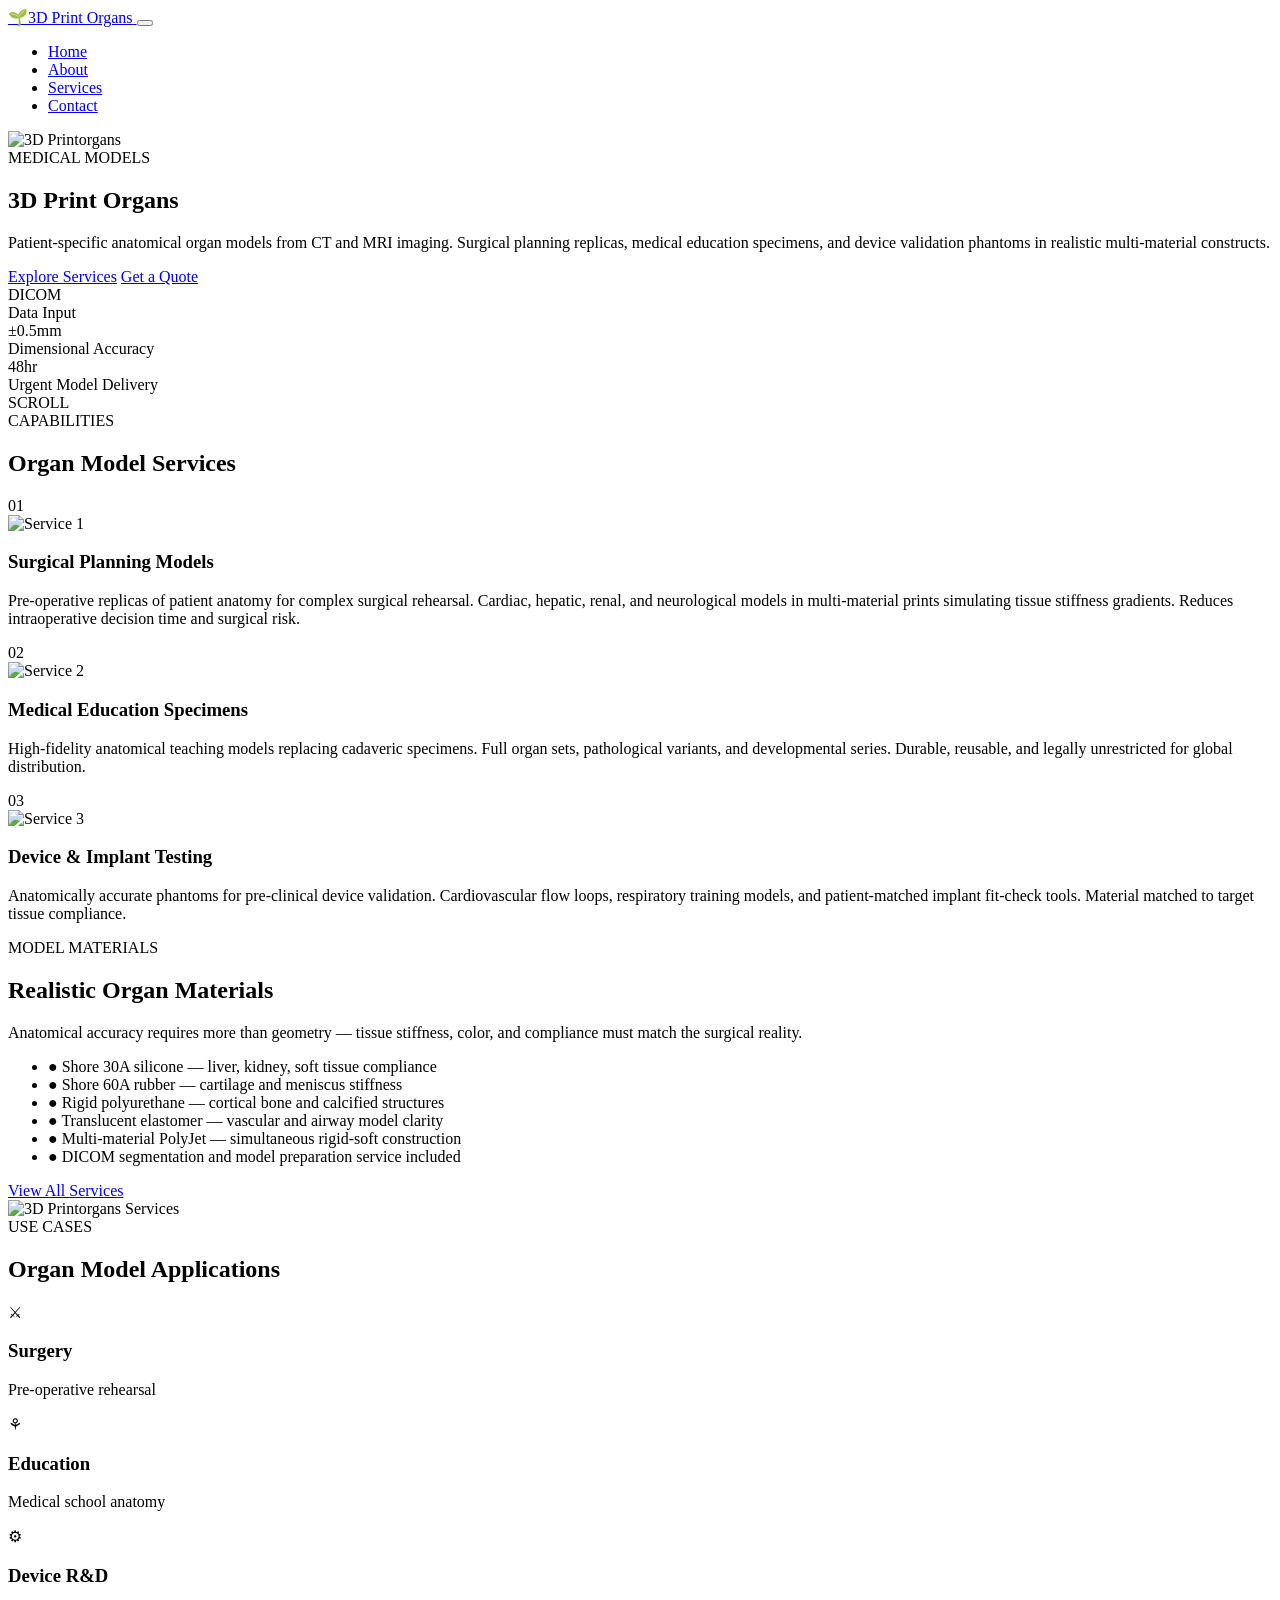
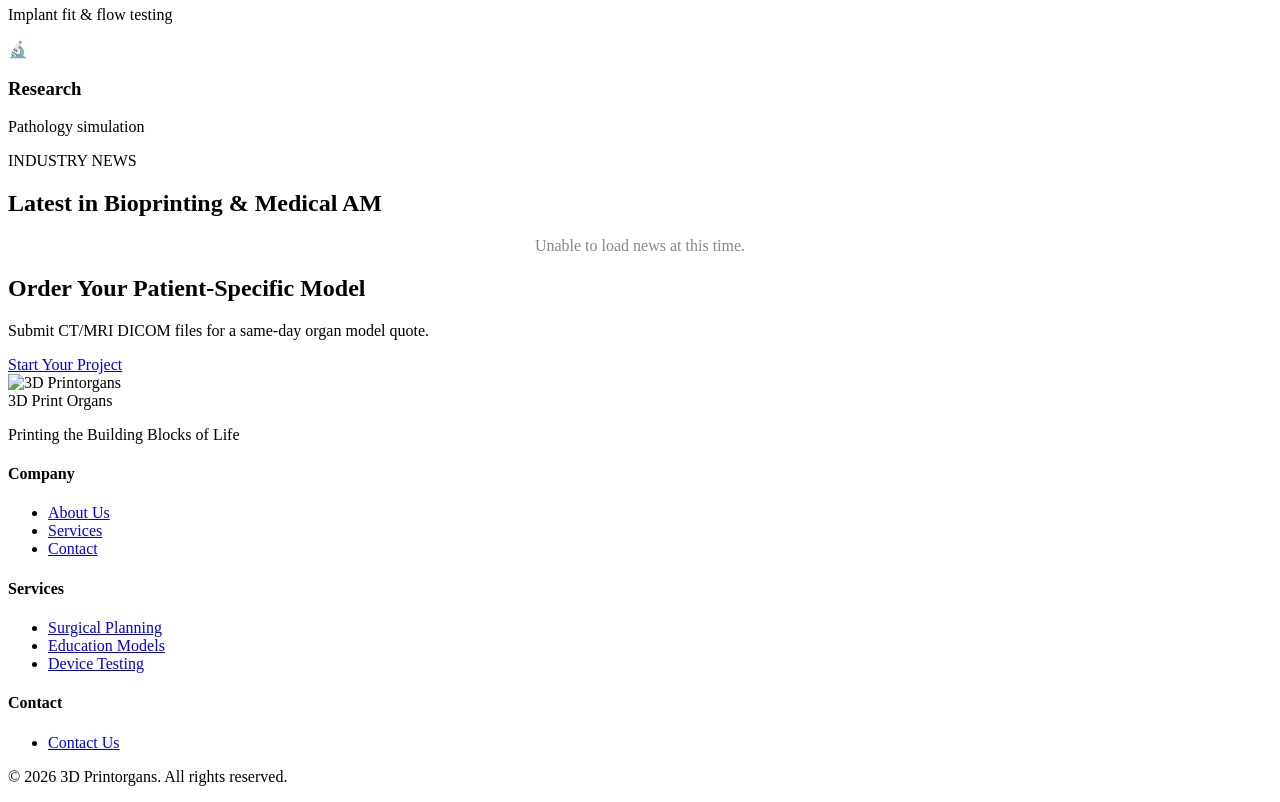
==== index.html @ 9b06c14d "SEO: add JSON-LD structured data (3dprintorgans.com)" ====
<!DOCTYPE html>
<html lang="en">
<head>
    <meta charset="UTF-8">
    <meta name="viewport" content="width=device-width, initial-scale=1.0">
    <meta name="description" content="3D printed anatomical organ models for surgical planning, medical education, and device testing. Patient-specific models from CT/MRI data in flexible and rigid materials.">
    <meta name="keywords" content="3d bioprinting &amp;amp;amp; medical, 3dprintorgans, bioprinting, medical, professional services, quality, innovation, max davis, ben stagl, ally reza, chilab, chilab studio, titobi, chicago, manufacturing, functional, 3d, prototype">
    <meta property="og:title" content="3D Print Organs | Anatomical Models &amp; Surgical Planning">
    <meta property="og:description" content="3D printed anatomical organ models for surgical planning, medical education, and device testing from CT/MRI data.">
    <meta name="author" content="Max Davis, Ben Stagl, Ally Reza - ChiLab Studio">
    <meta property="og:type" content="website">
    <meta property="og:image" content="https://images.unsplash.com/photo-1725397319305-9364788690eb?w=600&q=80">
    <title>3D Print Organs | Anatomical Organ Models & Surgical Planning | Medical Bioprinting</title>
    <link rel="preconnect" href="https://fonts.googleapis.com">
    <link rel="preconnect" href="https://fonts.gstatic.com" crossorigin>
    <link href="https://fonts.googleapis.com/css2?family=Playfair+Display:wght@400;500;600;700;800;900&family=Source+Sans+3:wght@300;400;500;600;700&display=swap" rel="stylesheet">
    <link rel="stylesheet" href="css/style.css">
<script type="application/ld+json">
[
  {
    "@context": "https://schema.org",
    "@type": "Organization",
    "name": "3D Print Organs",
    "url": "https://3dprintorgans.com",
    "description": "3D printed anatomical organ models for surgical planning, medical education, and device testing. Patient-specific models from CT/MRI data in flexible and rigid materials.",
    "contactPoint": {
      "@type": "ContactPoint",
      "contactType": "customer service",
      "url": "https://3dprintorgans.com/contact.html"
    }
  },
  {
    "@context": "https://schema.org",
    "@type": "WebSite",
    "name": "3D Print Organs",
    "url": "https://3dprintorgans.com"
  },
  {
    "@context": "https://schema.org",
    "@type": "Service",
    "name": "Surgical Planning",
    "provider": {
      "@type": "Organization",
      "name": "3D Print Organs",
      "url": "https://3dprintorgans.com"
    },
    "url": "https://3dprintorgans.com/services.html"
  },
  {
    "@context": "https://schema.org",
    "@type": "Service",
    "name": "Education Models",
    "provider": {
      "@type": "Organization",
      "name": "3D Print Organs",
      "url": "https://3dprintorgans.com"
    },
    "url": "https://3dprintorgans.com/services.html"
  },
  {
    "@context": "https://schema.org",
    "@type": "Service",
    "name": "Device Testing",
    "provider": {
      "@type": "Organization",
      "name": "3D Print Organs",
      "url": "https://3dprintorgans.com"
    },
    "url": "https://3dprintorgans.com/services.html"
  }
]
</script>
</head>
<body>

    <header class="site-header">
        <nav class="navbar">
            <div class="nav-container">
                <a href="index.html" class="nav-logo">
                    <span class="logo-emoji">&#127793;</span><span class="logo-text">3D Print Organs</span>
                </a>
                <button class="nav-toggle" aria-label="Toggle navigation" aria-expanded="false">
                    <span class="hamburger"></span>
                    <span class="hamburger"></span>
                    <span class="hamburger"></span>
                </button>
                <ul class="nav-menu">
                    <li><a href="index.html" class="nav-link active">Home</a></li>
                    <li><a href="about.html" class="nav-link">About</a></li>
                    <li><a href="services.html" class="nav-link">Services</a></li>
                    <li><a href="contact.html" class="nav-link">Contact</a></li>
                </ul>
            </div>
        </nav>
    </header>

    <main>
        <section class="hero">
            <div class="hero-background">
                <img src="https://images.unsplash.com/photo-1725397319305-9364788690eb?w=600&q=80" alt="3D Printorgans" loading="lazy">
                <div class="hero-overlay"></div>
            </div>
            <div class="hero-content">
                <div class="hero-badge">MEDICAL MODELS</div>
                <h1 class="hero-title">
                    <span class="title-line">3D Print</span>
                        <span class="title-line highlight">Organs</span>
                </h1>
                <p class="hero-subtitle">Patient-specific anatomical organ models from CT and MRI imaging. Surgical planning replicas, medical education specimens, and device validation phantoms in realistic multi-material constructs.</p>
                <div class="hero-actions">
                    <a href="services.html" class="btn btn-primary">Explore Services</a>
                    <a href="contact.html" class="btn btn-secondary">Get a Quote</a>
                </div>
                <div class="hero-stats">
                    <div class="stat-item">
                        <div class="stat-number">DICOM</div>
                        <div class="stat-label">Data Input</div>
                    </div>
                    <div class="stat-item">
                        <div class="stat-number">±0.5mm</div>
                        <div class="stat-label">Dimensional Accuracy</div>
                    </div>
                    <div class="stat-item">
                        <div class="stat-number">48hr</div>
                        <div class="stat-label">Urgent Model Delivery</div>
                    </div>
                </div>
            </div>
            <div class="scroll-indicator">
                <div class="scroll-line"></div>
                <span>SCROLL</span>
            </div>
        </section>

        <section class="process-section">
            <div class="container">
                <div class="section-header">
                    <span class="section-label">CAPABILITIES</span>
                    <h2 class="section-title">Organ Model Services</h2>
                </div>
                <div class="process-grid">
                    <div class="process-card animate-in">
                        <div class="card-number">01</div>
                        <div class="card-image">
                            <img src="https://images.unsplash.com/photo-1766302524881-e0a98d8a9e83?w=600&q=80" alt="Service 1" loading="lazy">
                        </div>
                        <h3>Surgical Planning Models</h3>
                        <p>Pre-operative replicas of patient anatomy for complex surgical rehearsal. Cardiac, hepatic, renal, and neurological models in multi-material prints simulating tissue stiffness gradients. Reduces intraoperative decision time and surgical risk.</p>
                    </div>
                    <div class="process-card animate-in">
                        <div class="card-number">02</div>
                        <div class="card-image">
                            <img src="https://images.unsplash.com/photo-1642859793665-0a45cc07916f?w=600&q=80" alt="Service 2" loading="lazy">
                        </div>
                        <h3>Medical Education Specimens</h3>
                        <p>High-fidelity anatomical teaching models replacing cadaveric specimens. Full organ sets, pathological variants, and developmental series. Durable, reusable, and legally unrestricted for global distribution.</p>
                    </div>
                    <div class="process-card animate-in">
                        <div class="card-number">03</div>
                        <div class="card-image">
                            <img src="https://images.unsplash.com/photo-1769801345316-d8ad2a54a9af?w=600&q=80" alt="Service 3" loading="lazy">
                        </div>
                        <h3>Device & Implant Testing</h3>
                        <p>Anatomically accurate phantoms for pre-clinical device validation. Cardiovascular flow loops, respiratory training models, and patient-matched implant fit-check tools. Material matched to target tissue compliance.</p>
                    </div>
                </div>
            </div>
        </section>

        <section class="materials-section">
            <div class="container-wide">
                <div class="materials-content">
                    <div class="materials-info">
                        <span class="section-label">MODEL MATERIALS</span>
                        <h2>Realistic Organ Materials</h2>
                        <p>Anatomical accuracy requires more than geometry — tissue stiffness, color, and compliance must match the surgical reality.</p>
                        <ul class="materials-list">
                            <li><span class="material-icon">&#9679;</span> Shore 30A silicone — liver, kidney, soft tissue compliance</li>
                            <li><span class="material-icon">&#9679;</span> Shore 60A rubber — cartilage and meniscus stiffness</li>
                            <li><span class="material-icon">&#9679;</span> Rigid polyurethane — cortical bone and calcified structures</li>
                            <li><span class="material-icon">&#9679;</span> Translucent elastomer — vascular and airway model clarity</li>
                            <li><span class="material-icon">&#9679;</span> Multi-material PolyJet — simultaneous rigid-soft construction</li>
                            <li><span class="material-icon">&#9679;</span> DICOM segmentation and model preparation service included</li>
                        </ul>
                        <a href="services.html" class="btn btn-outline">View All Services</a>
                    </div>
                    <div class="materials-visual">
                        <img src="https://images.unsplash.com/photo-1725397319305-9364788690eb?w=600&q=80" alt="3D Printorgans Services" loading="lazy">
                        <div class="visual-accent"></div>
                    </div>
                </div>
            </div>
        </section>

        <section class="industries-section">
            <div class="container">
                <div class="section-header center">
                    <span class="section-label">USE CASES</span>
                    <h2>Organ Model Applications</h2>
                </div>
                <div class="industries-grid">
                    <div class="industry-card animate-in">
                        <div class="industry-icon">&#9876;</div>
                        <h3>Surgery</h3>
                        <p>Pre-operative rehearsal</p>
                    </div>
                    <div class="industry-card animate-in">
                        <div class="industry-icon">&#9880;</div>
                        <h3>Education</h3>
                        <p>Medical school anatomy</p>
                    </div>
                    <div class="industry-card animate-in">
                        <div class="industry-icon">&#9881;</div>
                        <h3>Device R&D</h3>
                        <p>Implant fit & flow testing</p>
                    </div>
                    <div class="industry-card animate-in">
                        <div class="industry-icon">&#128300;</div>
                        <h3>Research</h3>
                        <p>Pathology simulation</p>
                    </div>
                </div>
            </div>
        </section>
        <section class="news-section">
            <div class="container">
                <div class="section-header">
                    <span class="section-label">INDUSTRY NEWS</span>
                    <h2 class="section-title">Latest in Bioprinting & Medical AM</h2>
                </div>
                <div id="news-feed"></div>
            </div>
        </section>


        <section class="cta-section">
            <div class="cta-content">
                <h2>Order Your Patient-Specific Model</h2>
                <p>Submit CT/MRI DICOM files for a same-day organ model quote.</p>
                <a href="contact.html" class="btn btn-large">Start Your Project</a>
            </div>
            <div class="cta-background">
                <img src="https://images.unsplash.com/photo-1769801345316-d8ad2a54a9af?w=600&q=80" alt="3D Printorgans" loading="lazy">
            </div>
        </section>
    </main>

    <footer class="site-footer">
        <div class="footer-container">
            <div class="footer-main">
                <div class="footer-brand">
                    <div class="footer-logo">3D Print Organs</div>
                    <p>Printing the Building Blocks of Life</p>
                </div>
                <div class="footer-links">
                    <div class="footer-column">
                        <h4>Company</h4>
                        <ul>
                            <li><a href="about.html">About Us</a></li>
                            <li><a href="services.html">Services</a></li>
                            <li><a href="contact.html">Contact</a></li>
                        </ul>
                    </div>
                    <div class="footer-column">
                        <h4>Services</h4>
                        <ul>
                            <li><a href="services.html">Surgical Planning</a></li>
                            <li><a href="services.html">Education Models</a></li>
                            <li><a href="services.html">Device Testing</a></li>
                        </ul>
                    </div>
                    <div class="footer-column">
                        <h4>Contact</h4>
                        <ul>
                            <li><a href="contact.html">Contact Us</a></li>
                        </ul>
                    </div>
                </div>
            </div>
            <div class="footer-bottom">
                <p>&copy; 2026 3D Printorgans. All rights reserved.</p>
            </div>
        </div>
    </footer>

    <script src="js/main.js"></script>
</body>
</html>
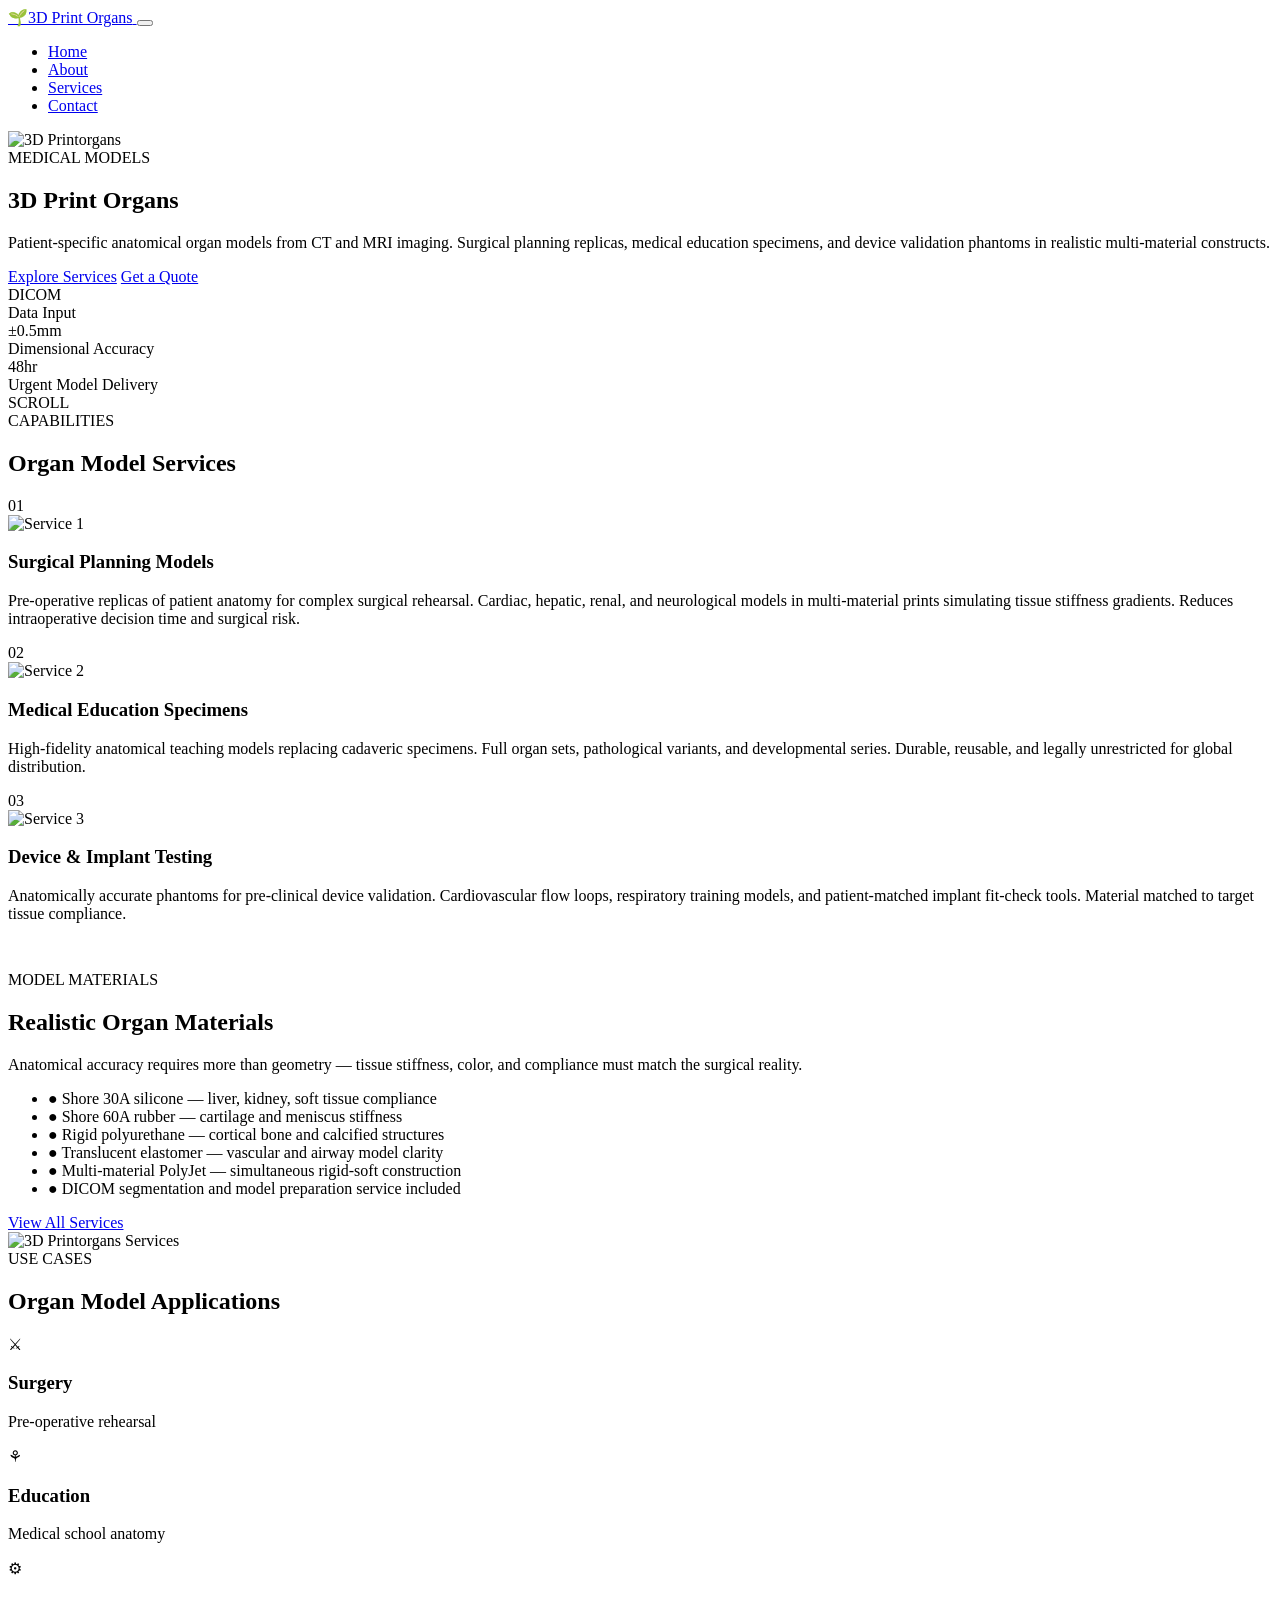
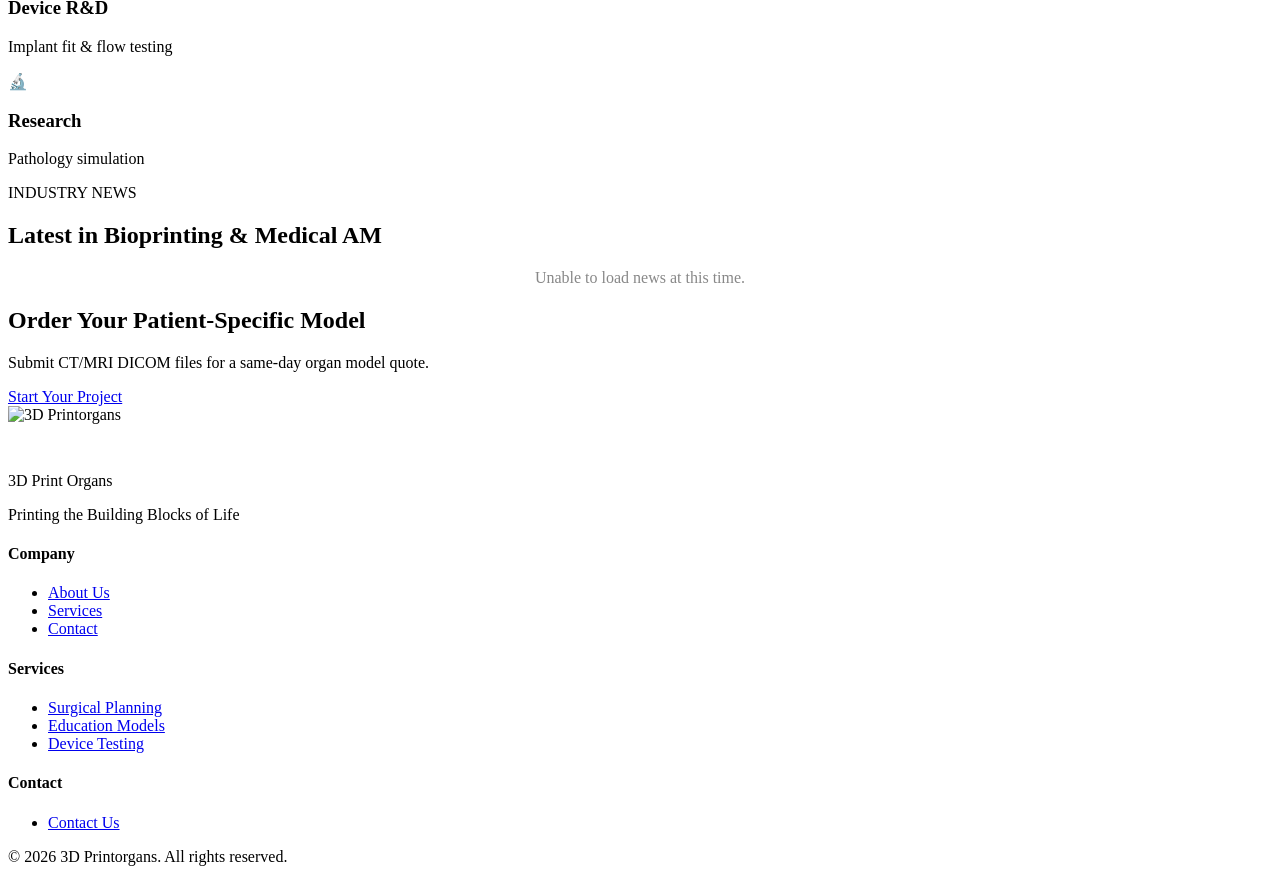
==== commit c8f85ac3: "Ads: add AdSense placeholder and ad unit positions (3dprintorgans.com)" ====
--- a/index.html
+++ b/index.html
@@ -70,6 +70,8 @@
   }
 ]
 </script>
+    <!-- ADSENSE: replace ca-pub-REPLACE_WITH_PUB_ID with your publisher ID to activate -->
+    <!-- <script async src="https://pagead2.googlesyndication.com/pagead/js/adsbygoogle.js?client=ca-pub-REPLACE_WITH_PUB_ID" crossorigin="anonymous"></script> -->
 </head>
 <body>
 
@@ -167,6 +169,12 @@
             </div>
         </section>
 
+
+    <!-- Ad Unit: Mid-Page Leaderboard -->
+    <div class="ad-unit-container" style="text-align:center;padding:1rem 0;margin:0 auto;max-width:970px;">
+      <!-- <ins class="adsbygoogle" style="display:block" data-ad-client="ca-pub-REPLACE_WITH_PUB_ID" data-ad-slot="REPLACE_WITH_SLOT_ID_1" data-ad-format="auto" data-full-width-responsive="true"></ins> -->
+      <!-- <script>(adsbygoogle = window.adsbygoogle || []).push({});</script> -->
+    </div>
         <section class="materials-section">
             <div class="container-wide">
                 <div class="materials-content">
@@ -245,6 +253,11 @@
         </section>
     </main>
 
+    <!-- Ad Unit: Pre-Footer Banner -->
+    <div class="ad-unit-container" style="text-align:center;padding:1.5rem 0;margin:0 auto;max-width:970px;">
+      <!-- <ins class="adsbygoogle" style="display:block" data-ad-client="ca-pub-REPLACE_WITH_PUB_ID" data-ad-slot="REPLACE_WITH_SLOT_ID_2" data-ad-format="auto" data-full-width-responsive="true"></ins> -->
+      <!-- <script>(adsbygoogle = window.adsbygoogle || []).push({});</script> -->
+    </div>
     <footer class="site-footer">
         <div class="footer-container">
             <div class="footer-main">
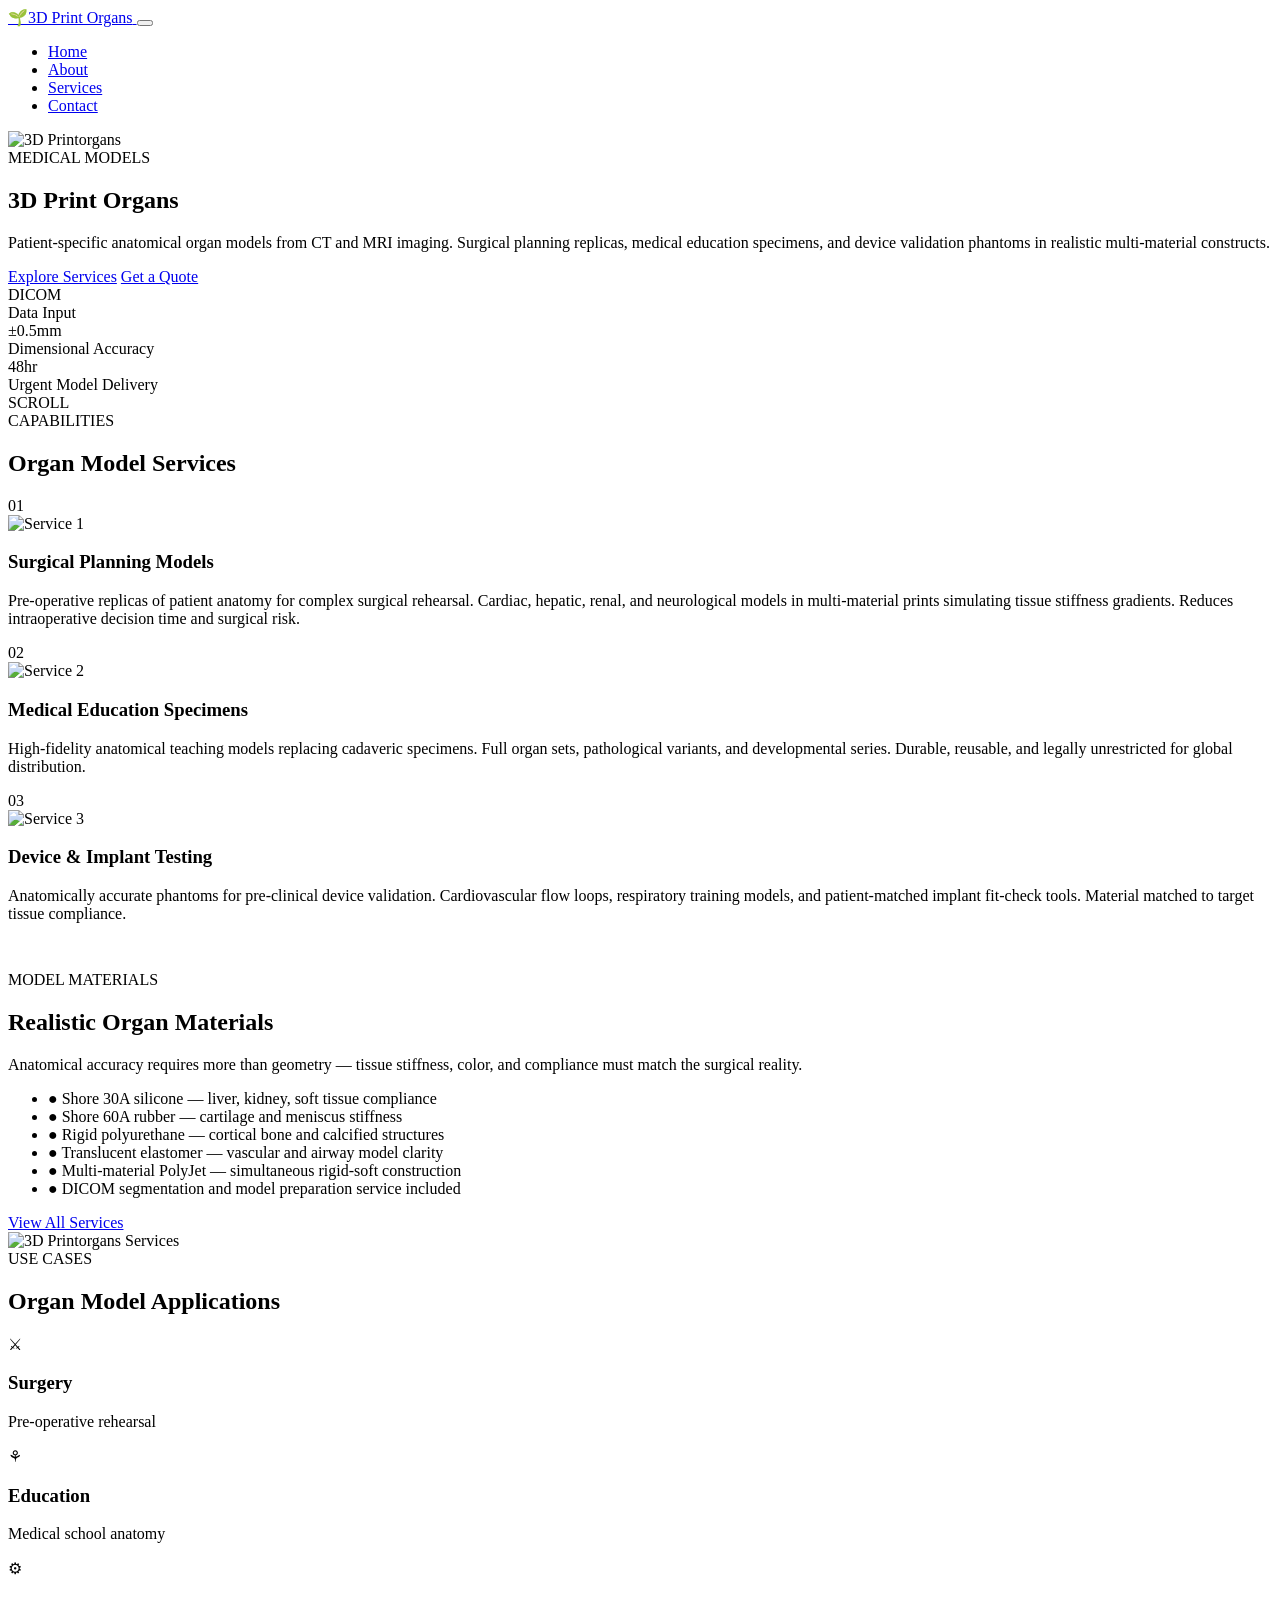
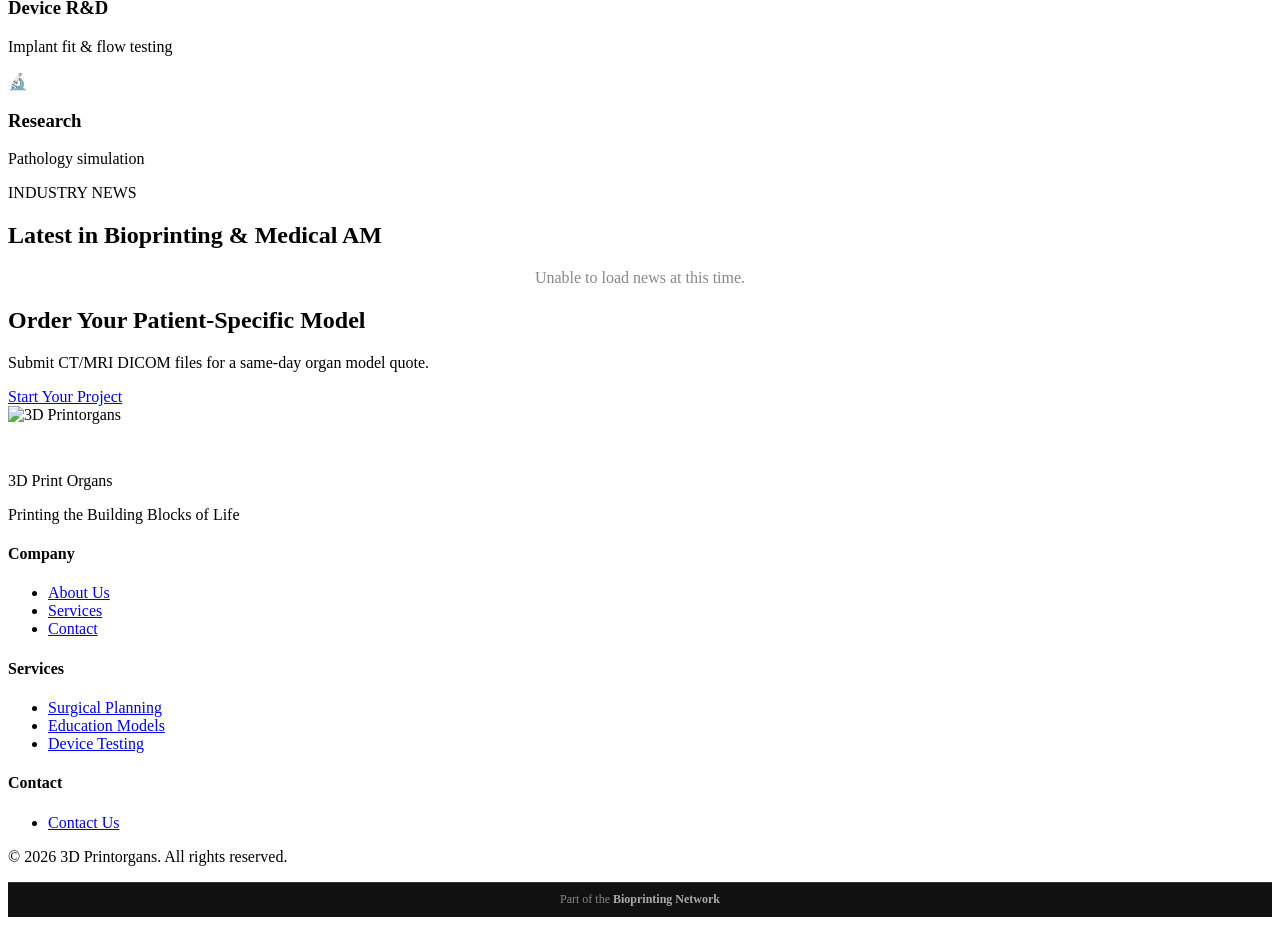
==== commit 140abaeb: "Network: add related network links (3dprintorgans.com)" ====
--- a/index.html
+++ b/index.html
@@ -297,5 +297,9 @@
     </footer>
 
     <script src="js/main.js"></script>
+
+    <div class="network-badge" style="background:#111;border-top:1px solid #333;text-align:center;padding:0.6rem 1rem;font-size:0.75rem;color:#888;">
+      Part of the <a href="https://3dprinttissue.com" style="color:#aaa;text-decoration:none;font-weight:600;">Bioprinting Network</a>
+    </div>
 </body>
 </html>
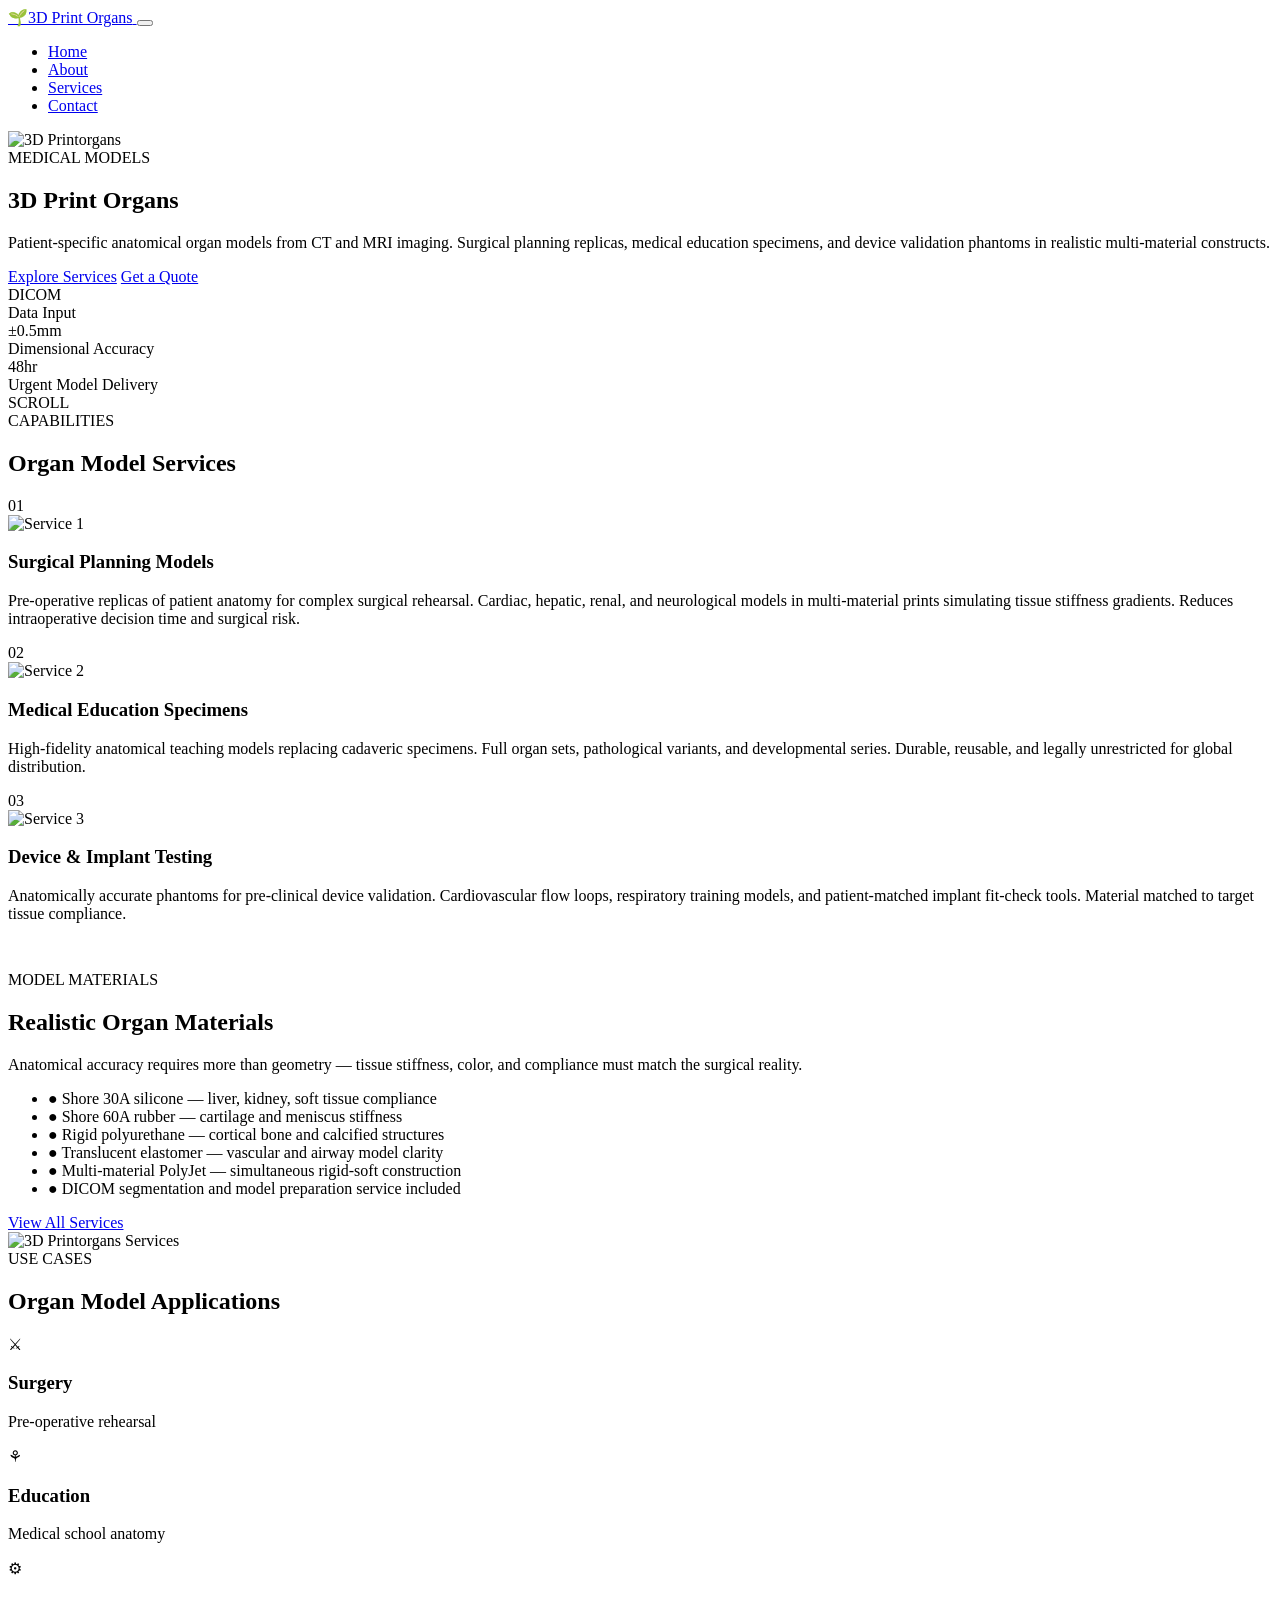
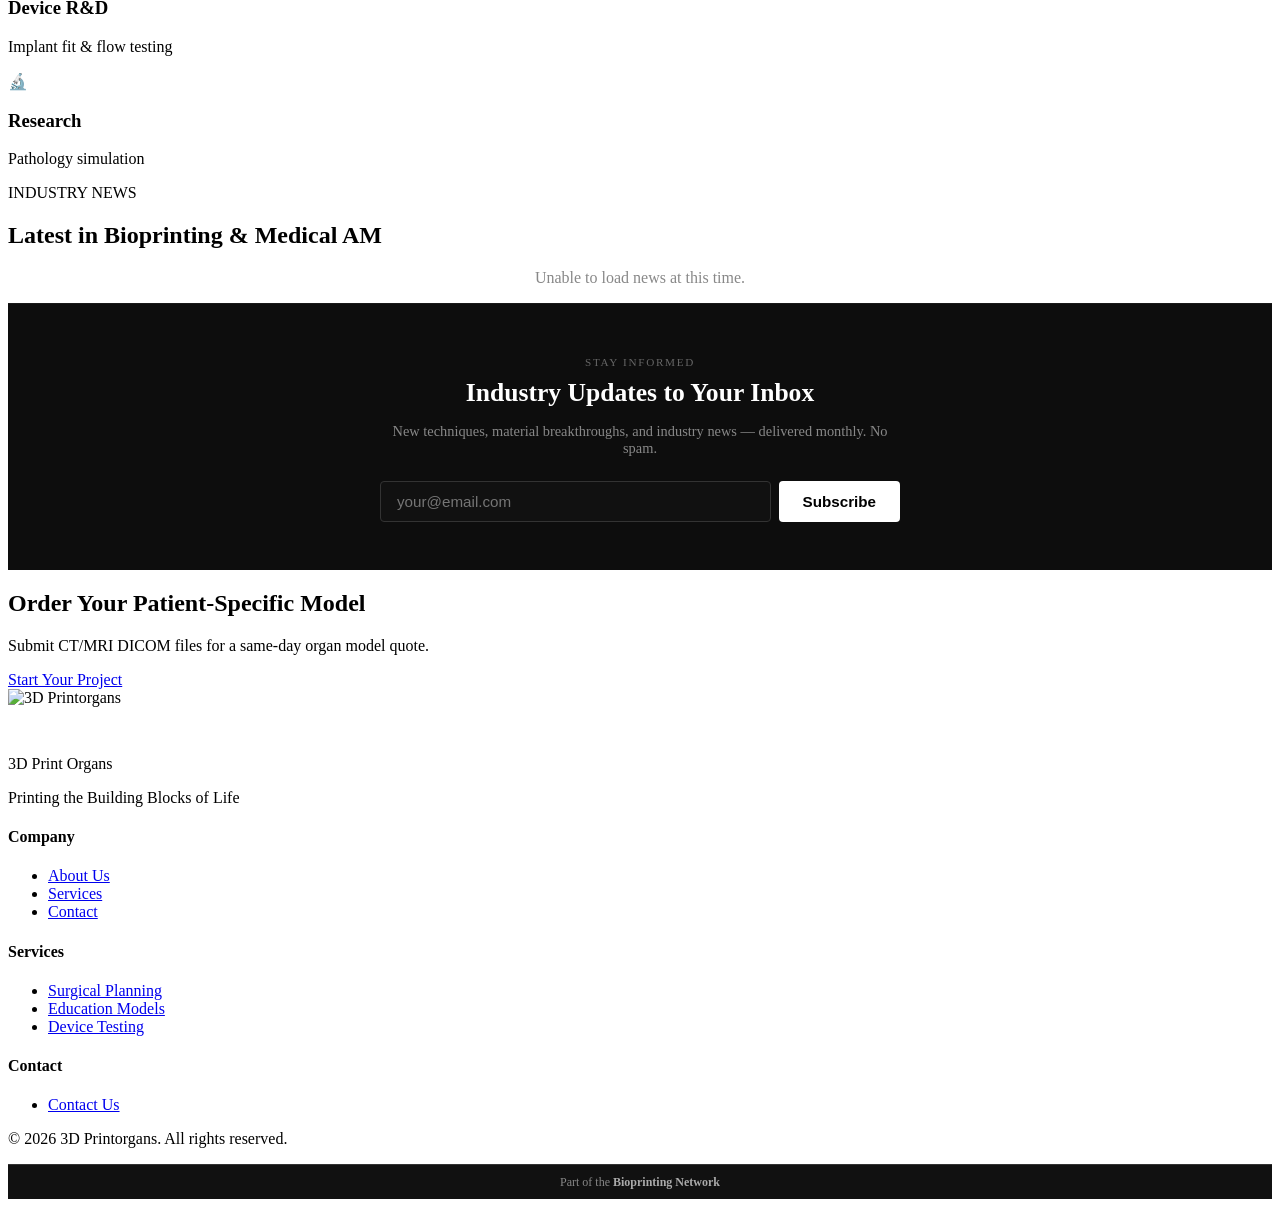
==== commit 4b73863d: "Growth: add newsletter signup section (3dprintorgans.com)" ====
--- a/index.html
+++ b/index.html
@@ -239,6 +239,26 @@
                 <div id="news-feed"></div>
             </div>
         </section>
+        <section class="newsletter-section" style="background:#0d0d0d;padding:3rem 2rem;text-align:center;border-top:1px solid #1a1a1a;">
+            <div style="max-width:520px;margin:0 auto;">
+                <span style="font-size:0.7rem;letter-spacing:0.15em;color:#666;text-transform:uppercase;">Stay Informed</span>
+                <h2 style="color:#fff;font-size:1.6rem;margin:0.5rem 0 0.75rem;">Industry Updates to Your Inbox</h2>
+                <p style="color:#888;font-size:0.9rem;margin-bottom:1.5rem;">New techniques, material breakthroughs, and industry news — delivered monthly. No spam.</p>
+                <form action="https://api.web3forms.com/submit" method="POST"
+                      style="display:flex;gap:0.5rem;flex-wrap:wrap;justify-content:center;"
+                      onsubmit="this.querySelector('button').textContent='Subscribed!';this.querySelector('button').disabled=true;">
+                    <input type="hidden" name="access_key" value="6f33053b-6d08-414b-9615-665f88c98da8">
+                    <input type="hidden" name="subject" value="Newsletter Signup">
+                    <input type="hidden" name="from_name" value="Newsletter Signup">
+                    <input type="email" name="email" placeholder="your@email.com" required
+                           style="flex:1;min-width:220px;padding:0.7rem 1rem;background:#111;border:1px solid #333;color:#fff;border-radius:4px;font-size:0.95rem;">
+                    <button type="submit"
+                            style="padding:0.7rem 1.5rem;background:#fff;color:#000;border:none;border-radius:4px;font-weight:600;font-size:0.95rem;cursor:pointer;white-space:nowrap;">
+                        Subscribe
+                    </button>
+                </form>
+            </div>
+        </section>
 
 
         <section class="cta-section">
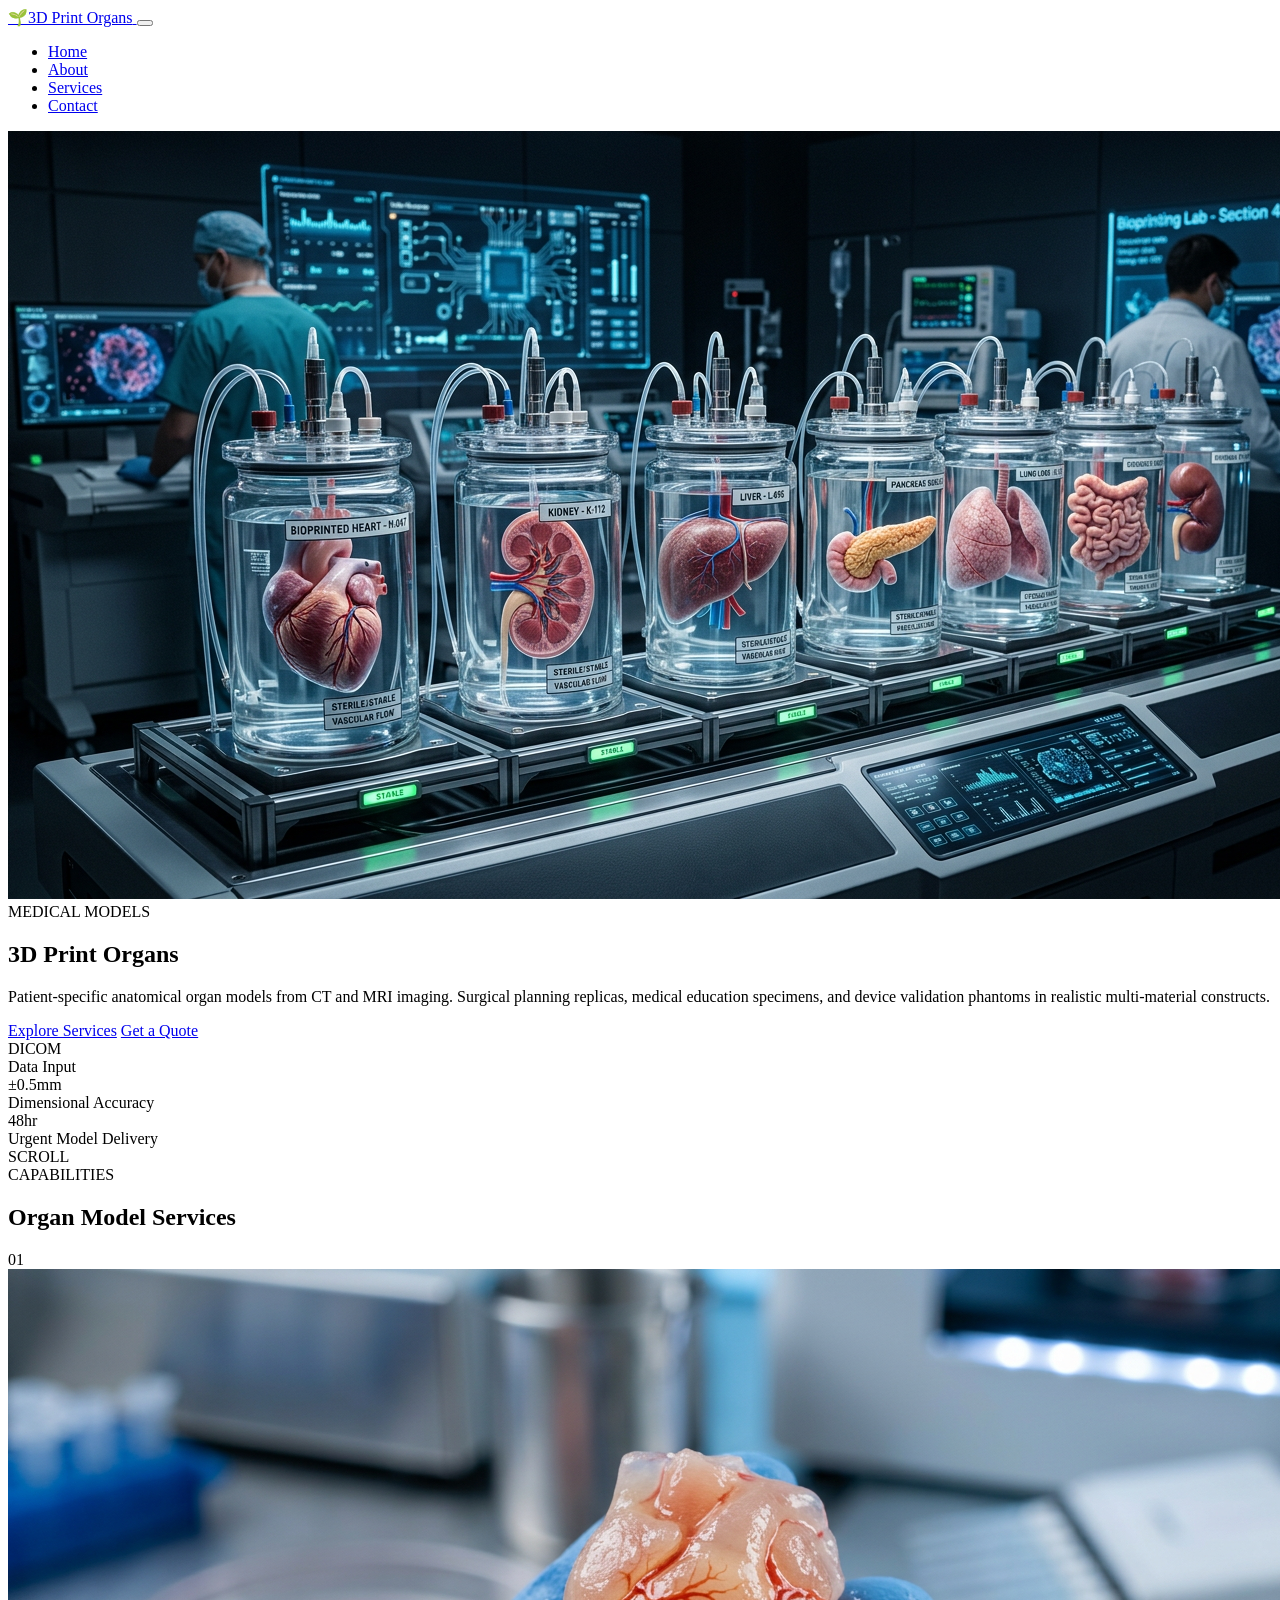
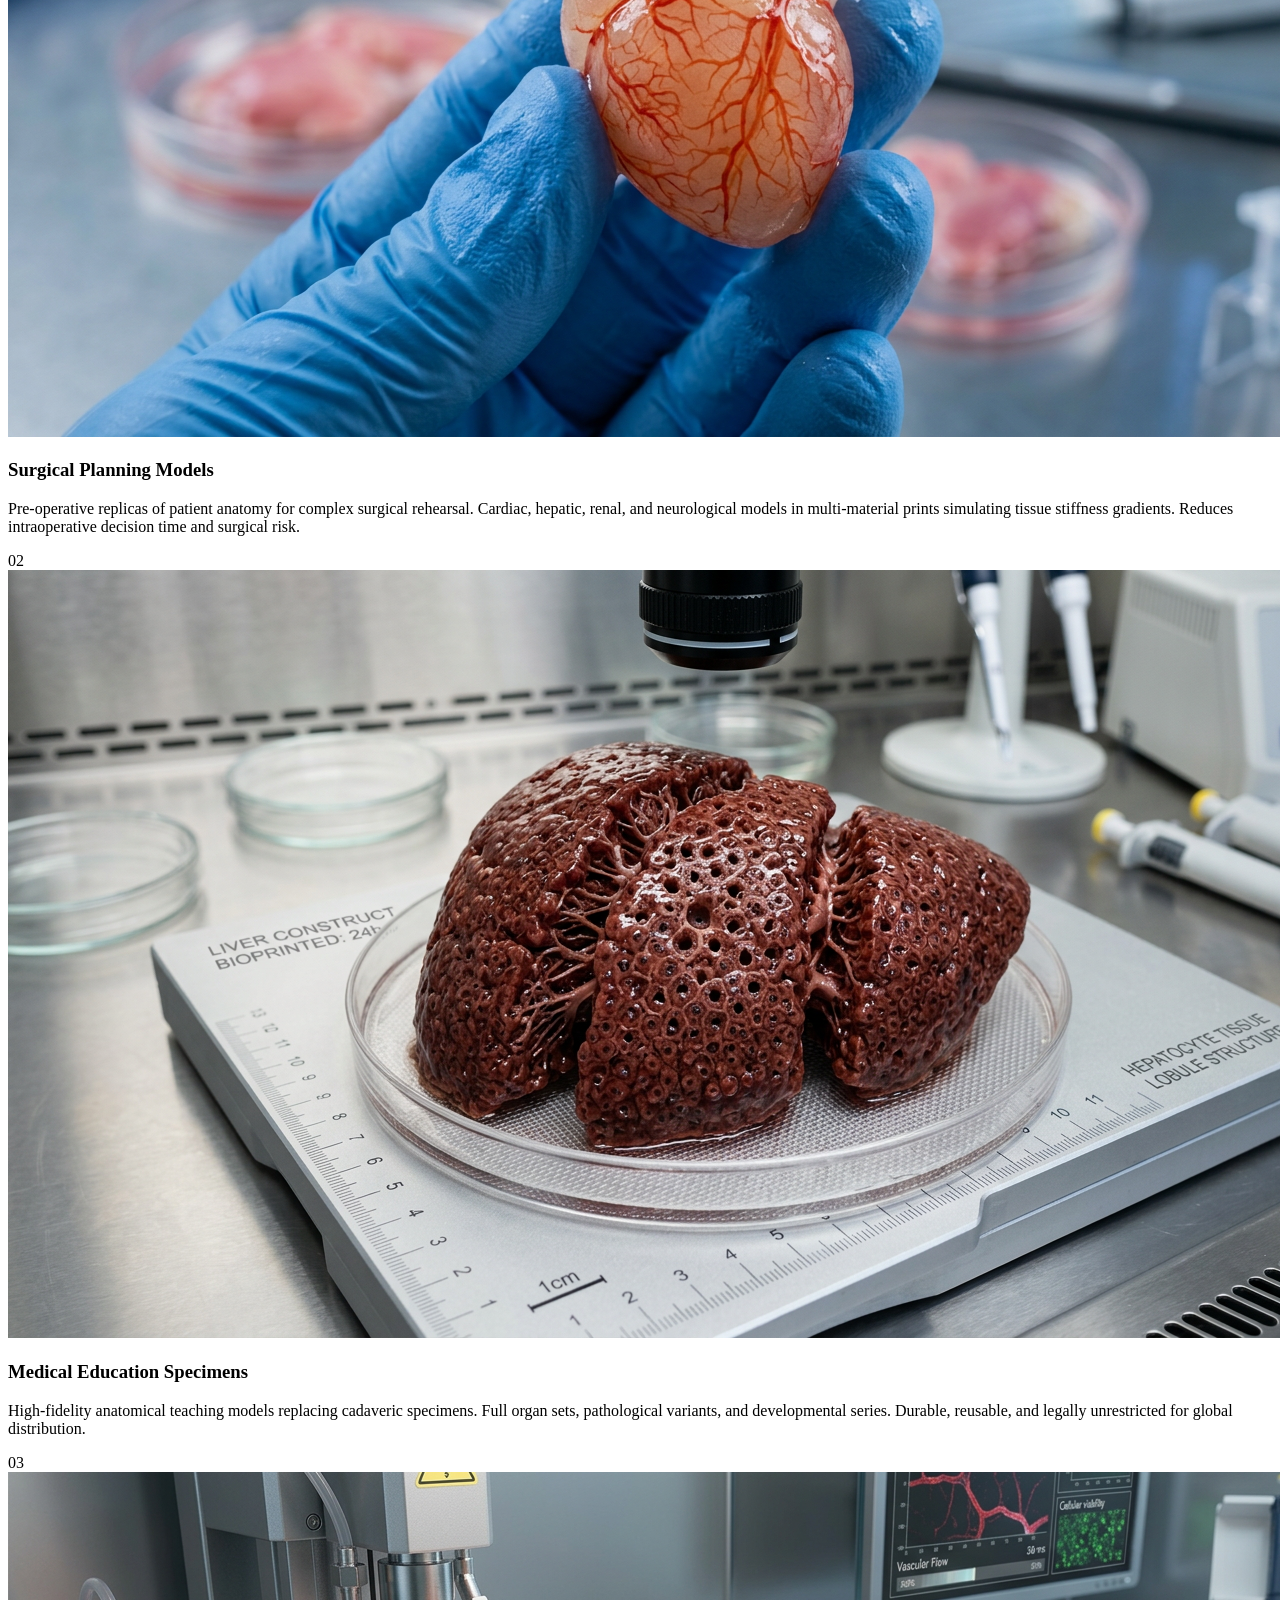
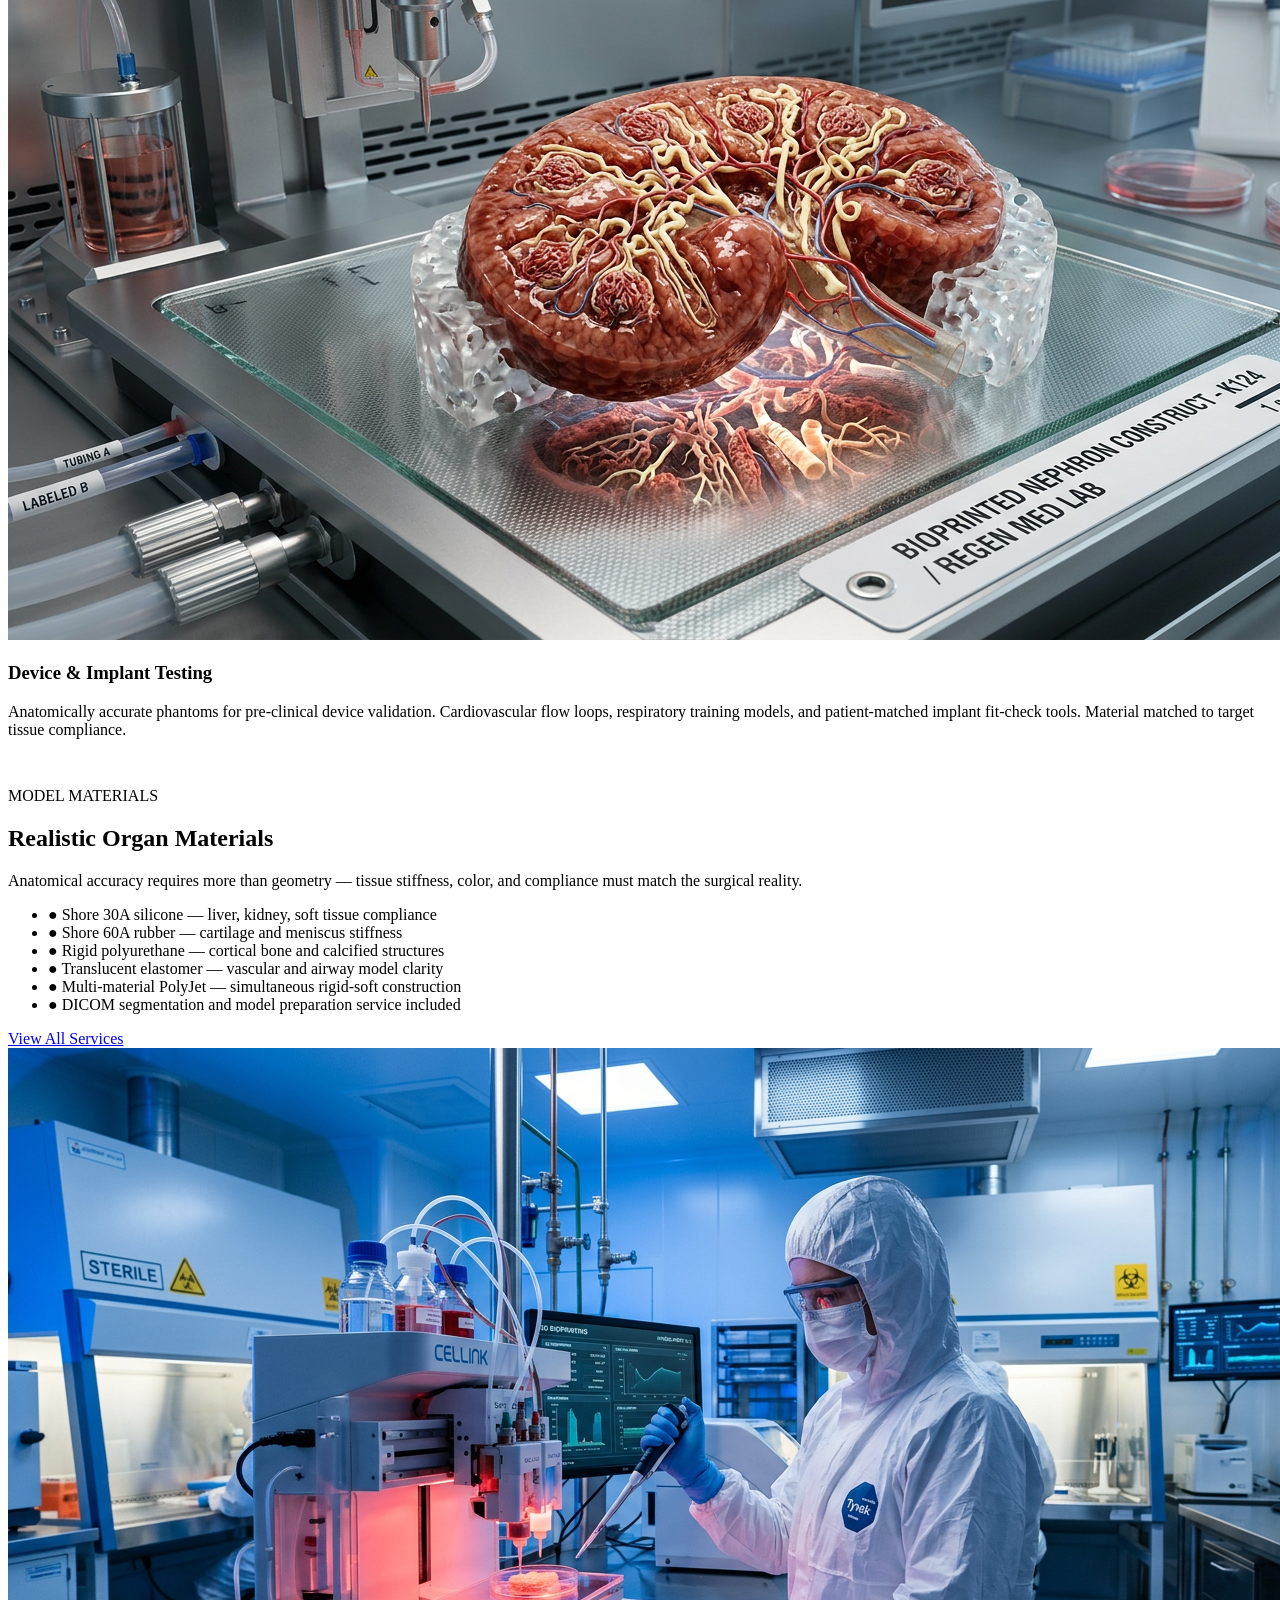
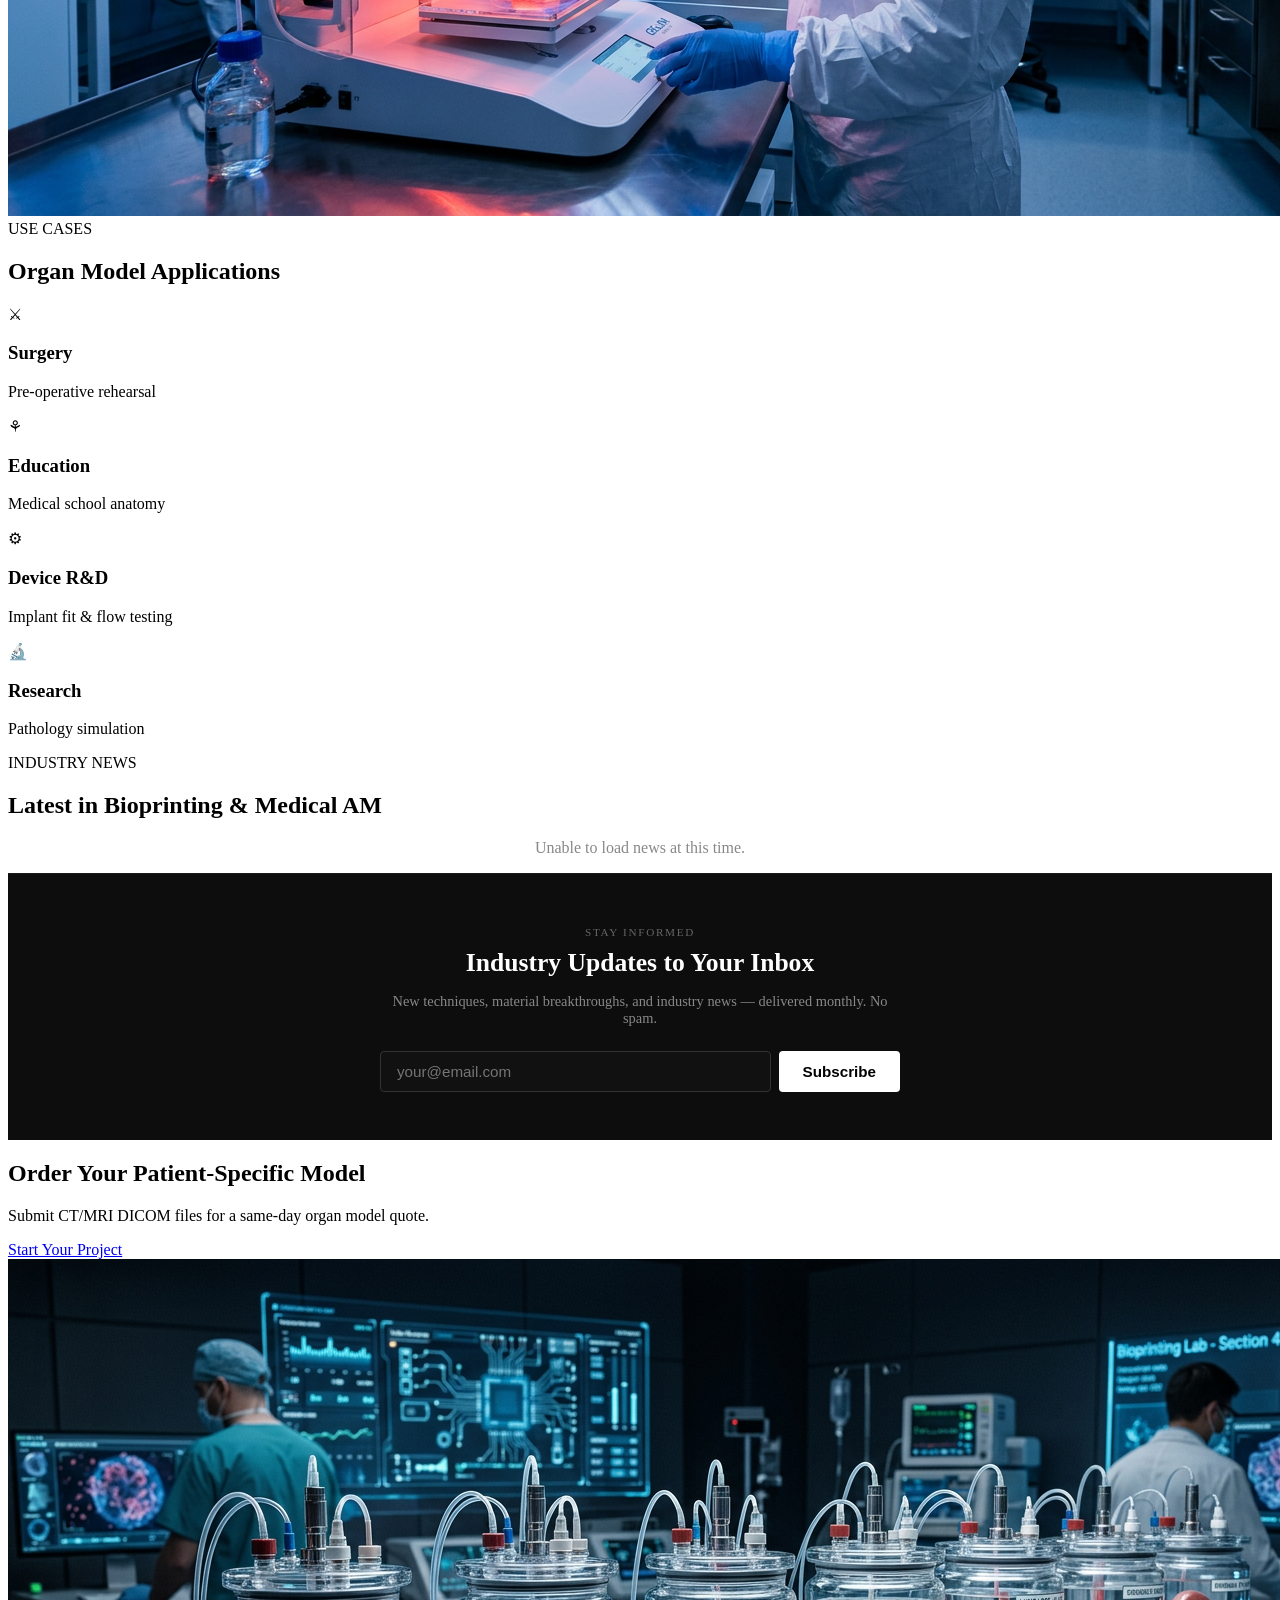
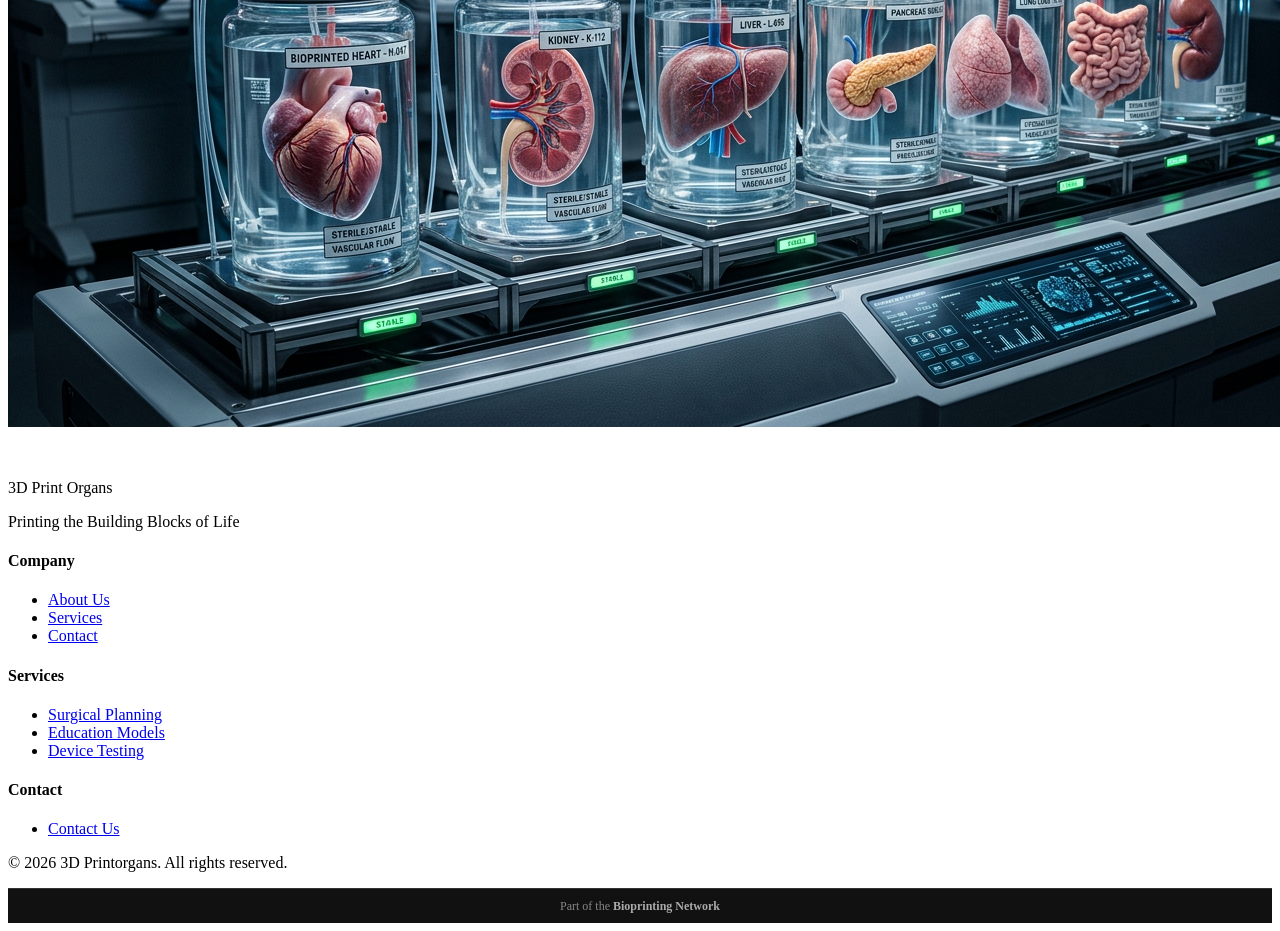
==== commit 7d6d46da: "Images: replace Unsplash with local bioprinting photos (3dprintorgans.com)" ====
--- a/index.html
+++ b/index.html
@@ -99,7 +99,7 @@
     <main>
         <section class="hero">
             <div class="hero-background">
-                <img src="https://images.unsplash.com/photo-1725397319305-9364788690eb?w=600&q=80" alt="3D Printorgans" loading="lazy">
+                <img src="images/10_organ_array.png" alt="3D Printorgans" loading="lazy">
                 <div class="hero-overlay"></div>
             </div>
             <div class="hero-content">
@@ -144,7 +144,7 @@
                     <div class="process-card animate-in">
                         <div class="card-number">01</div>
                         <div class="card-image">
-                            <img src="https://images.unsplash.com/photo-1766302524881-e0a98d8a9e83?w=600&q=80" alt="Service 1" loading="lazy">
+                            <img src="images/04_vascularized_heart.png" alt="Service 1" loading="lazy">
                         </div>
                         <h3>Surgical Planning Models</h3>
                         <p>Pre-operative replicas of patient anatomy for complex surgical rehearsal. Cardiac, hepatic, renal, and neurological models in multi-material prints simulating tissue stiffness gradients. Reduces intraoperative decision time and surgical risk.</p>
@@ -152,7 +152,7 @@
                     <div class="process-card animate-in">
                         <div class="card-number">02</div>
                         <div class="card-image">
-                            <img src="https://images.unsplash.com/photo-1642859793665-0a45cc07916f?w=600&q=80" alt="Service 2" loading="lazy">
+                            <img src="images/07_liver_tissue.png" alt="Service 2" loading="lazy">
                         </div>
                         <h3>Medical Education Specimens</h3>
                         <p>High-fidelity anatomical teaching models replacing cadaveric specimens. Full organ sets, pathological variants, and developmental series. Durable, reusable, and legally unrestricted for global distribution.</p>
@@ -160,7 +160,7 @@
                     <div class="process-card animate-in">
                         <div class="card-number">03</div>
                         <div class="card-image">
-                            <img src="https://images.unsplash.com/photo-1769801345316-d8ad2a54a9af?w=600&q=80" alt="Service 3" loading="lazy">
+                            <img src="images/12_kidney_construct.png" alt="Service 3" loading="lazy">
                         </div>
                         <h3>Device & Implant Testing</h3>
                         <p>Anatomically accurate phantoms for pre-clinical device validation. Cardiovascular flow loops, respiratory training models, and patient-matched implant fit-check tools. Material matched to target tissue compliance.</p>
@@ -193,7 +193,7 @@
                         <a href="services.html" class="btn btn-outline">View All Services</a>
                     </div>
                     <div class="materials-visual">
-                        <img src="https://images.unsplash.com/photo-1725397319305-9364788690eb?w=600&q=80" alt="3D Printorgans Services" loading="lazy">
+                        <img src="images/08_scientist_working.png" alt="3D Printorgans Services" loading="lazy">
                         <div class="visual-accent"></div>
                     </div>
                 </div>
@@ -268,7 +268,7 @@
                 <a href="contact.html" class="btn btn-large">Start Your Project</a>
             </div>
             <div class="cta-background">
-                <img src="https://images.unsplash.com/photo-1769801345316-d8ad2a54a9af?w=600&q=80" alt="3D Printorgans" loading="lazy">
+                <img src="images/10_organ_array.png" alt="3D Printorgans" loading="lazy">
             </div>
         </section>
     </main>
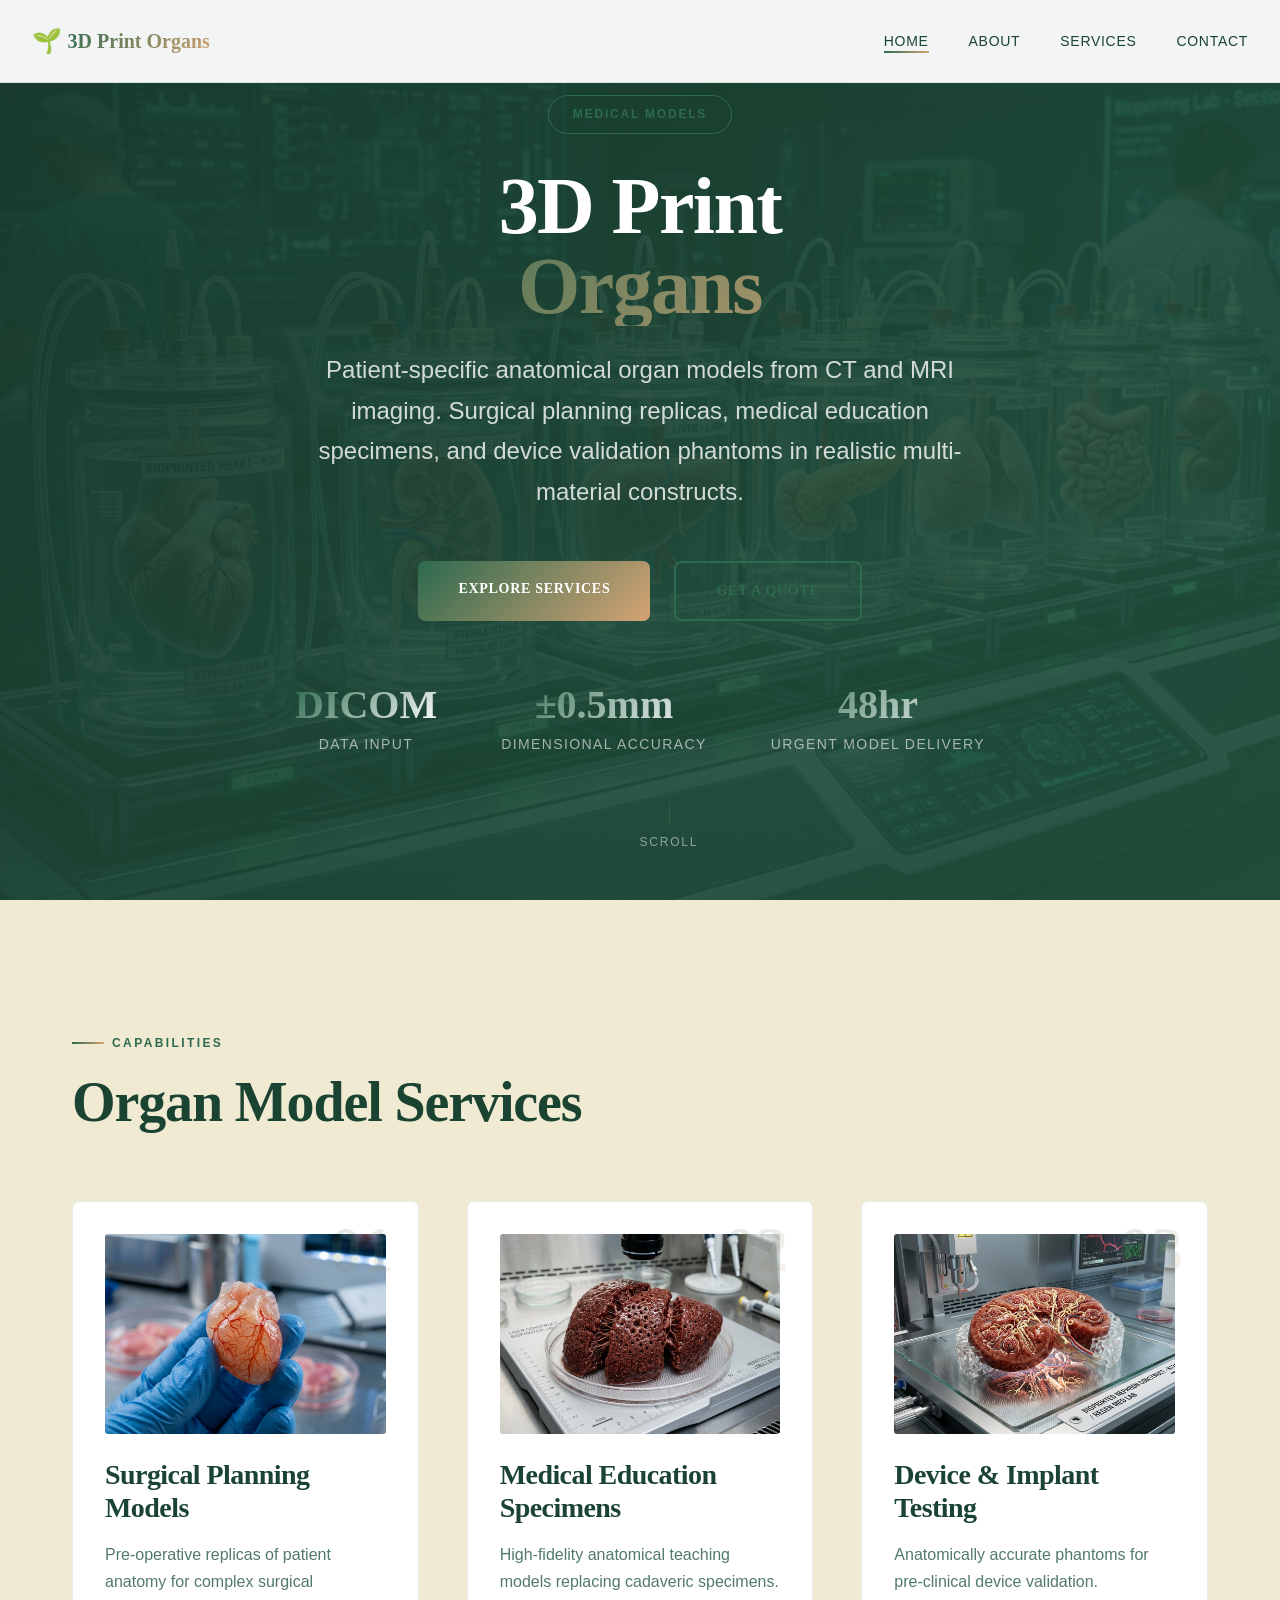
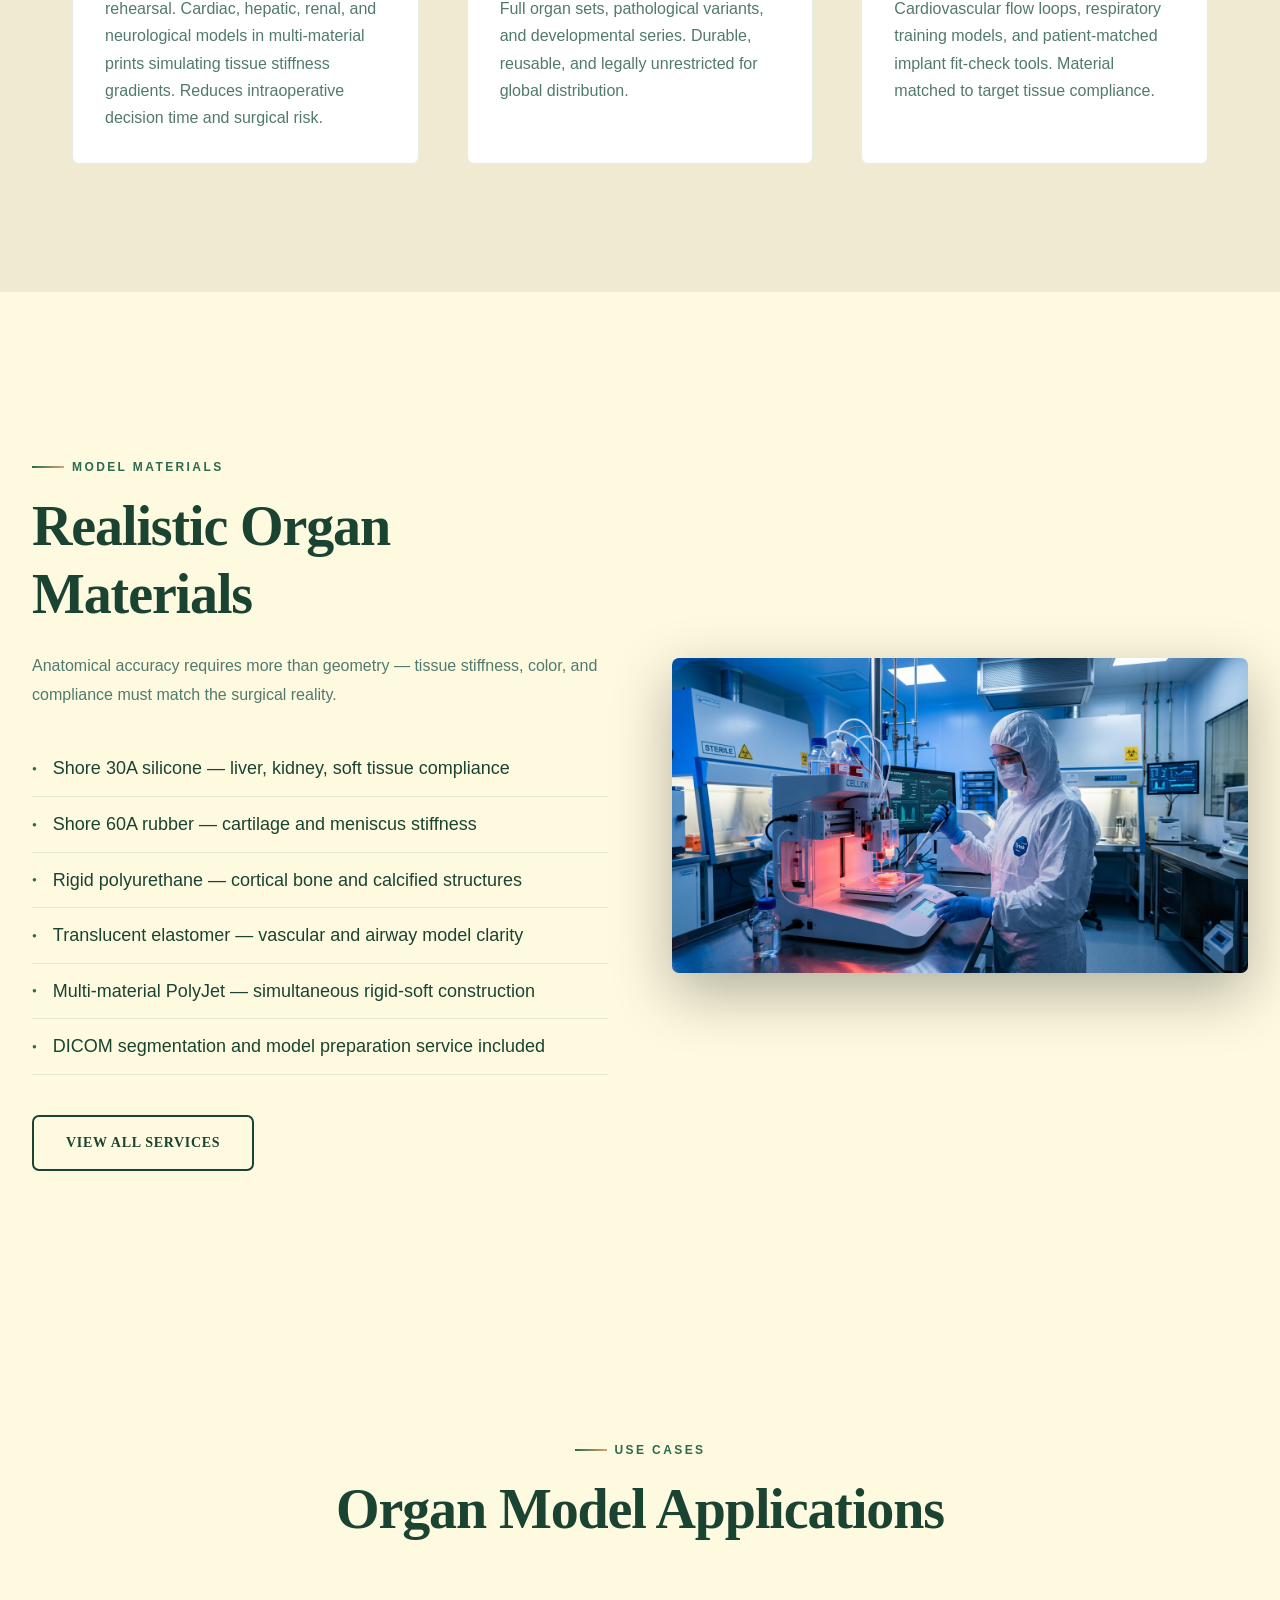
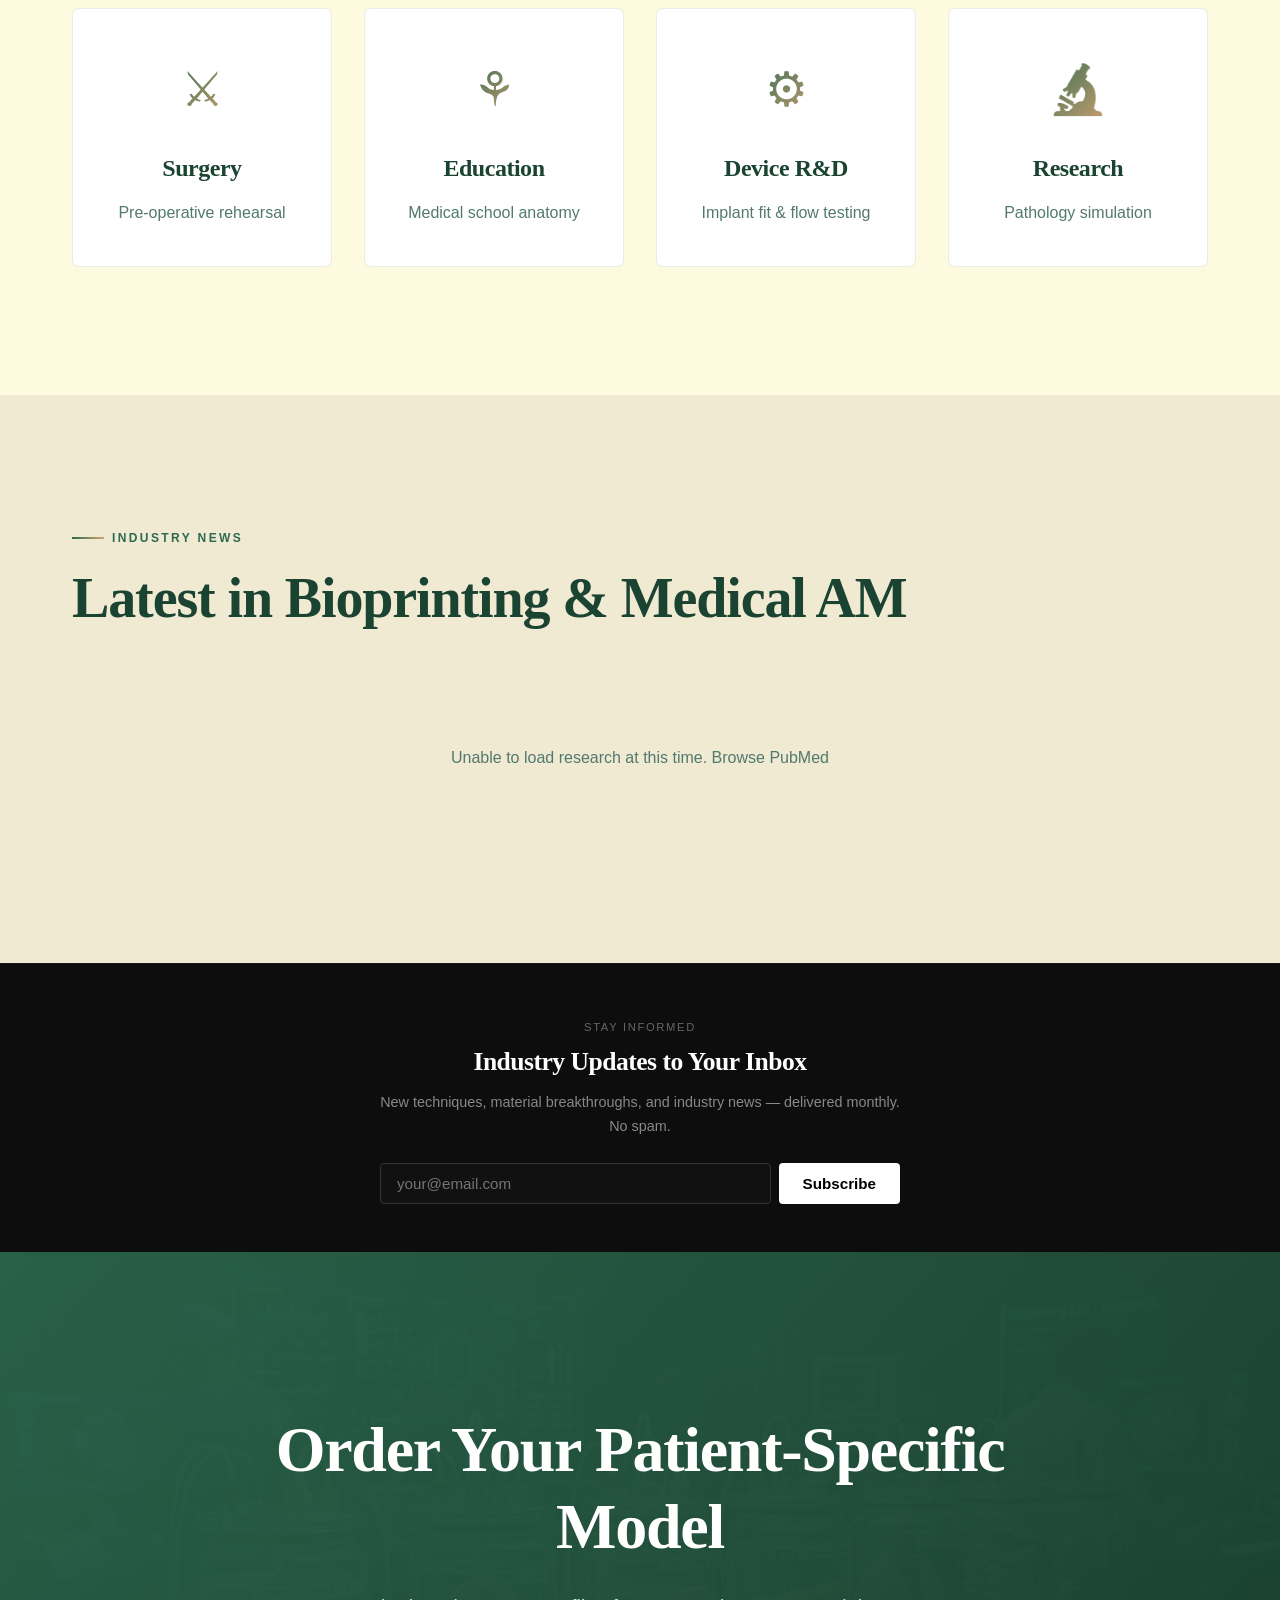
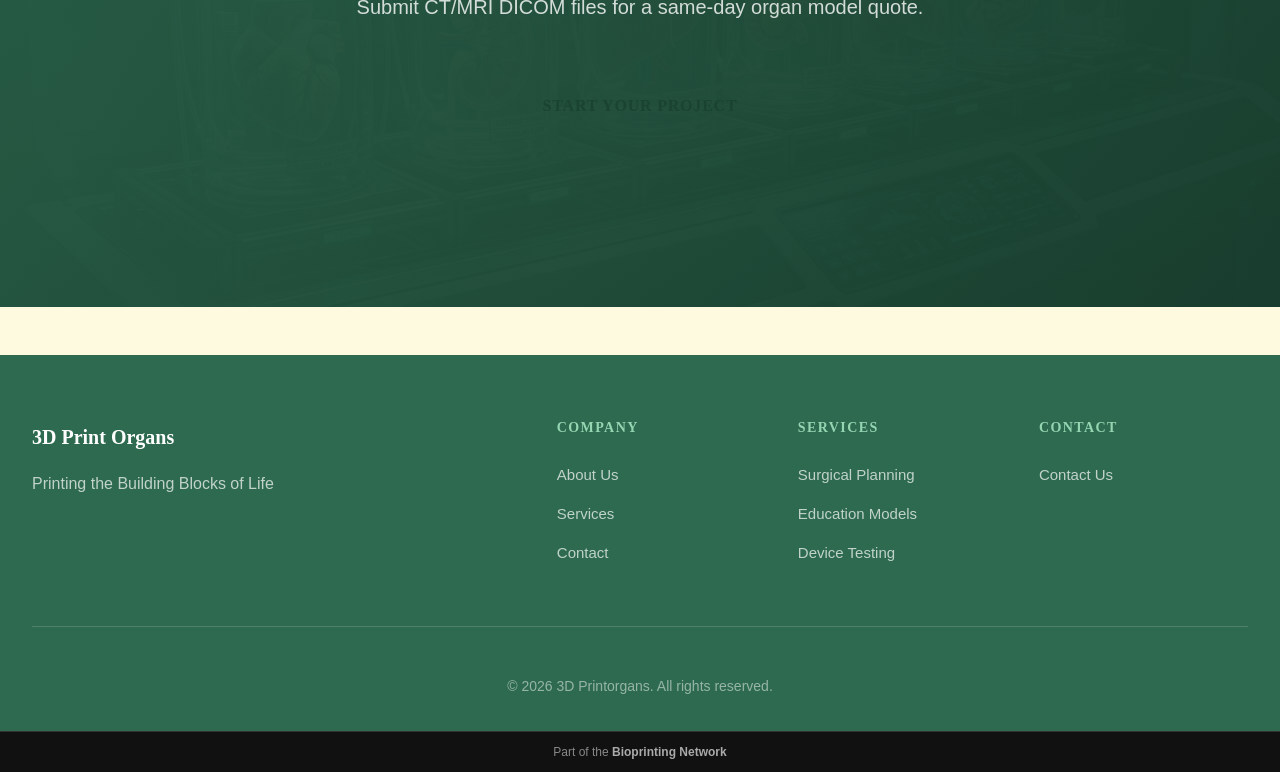
==== commit 28a60000: "Update og:image to use local image for share thumbnail" ====
--- a/index.html
+++ b/index.html
@@ -9,7 +9,7 @@
     <meta property="og:description" content="3D printed anatomical organ models for surgical planning, medical education, and device testing from CT/MRI data.">
     <meta name="author" content="Max Davis, Ben Stagl, Ally Reza - ChiLab Studio">
     <meta property="og:type" content="website">
-    <meta property="og:image" content="https://images.unsplash.com/photo-1725397319305-9364788690eb?w=600&q=80">
+    <meta property="og:image" content="https://3dprintorgans.com/images/10_organ_array.png">
     <title>3D Print Organs | Anatomical Organ Models & Surgical Planning | Medical Bioprinting</title>
     <link rel="preconnect" href="https://fonts.googleapis.com">
     <link rel="preconnect" href="https://fonts.gstatic.com" crossorigin>
--- a/css/style.css
+++ b/css/style.css
@@ -0,0 +1,652 @@
+/* ============================================
+   3dprintorgans.com - Nature/Organic Design
+   Premium Generated Stylesheet
+   ============================================ */
+
+:root {
+    --primary: #2d6a4f;
+    --primary-dark: #1b4332;
+    --secondary: #95d5b2;
+    --accent: #d4a373;
+    --bg-dark: #fefae0;
+    --bg-darker: #f0ead2;
+    --bg-card: #ffffff;
+    --text: #1b4332;
+    --text-dim: #52796f;
+    --border: rgba(45,106,79,0.12);
+    --font-heading: 'Playfair Display', serif;
+    --font-body: 'Source Sans 3', sans-serif;
+    --radius: 7px;
+    --transition: all 0.4s cubic-bezier(0.4,0,0.2,1);
+    --transition-fast: all 0.2s ease;
+}
+
+
+
+*,*::before,*::after { margin:0;padding:0;box-sizing:border-box; }
+html { scroll-behavior:smooth;font-size:16px; }
+
+body {
+    font-family: var(--font-body);
+    color: var(--text);
+    background-color: var(--bg-dark);
+    line-height: 1.7;
+    -webkit-font-smoothing: antialiased;
+    overflow-x: hidden;
+    position: relative;
+}
+
+h1,h2,h3,h4,h5,h6 {
+    font-family: var(--font-heading);
+    line-height: 1.2;
+    font-weight: 700;
+    color: var(--text);
+    letter-spacing: -0.02em;
+}
+h1 { font-size: clamp(2.5rem,8vw,5rem); }
+h2 { font-size: clamp(2rem,5vw,3.5rem); }
+h3 { font-size: clamp(1.25rem,3vw,1.75rem); }
+a { text-decoration:none;color:inherit; }
+img { max-width:100%;display:block; }
+
+/* Layout */
+.container { max-width:1200px;margin:0 auto;padding:0 2rem; }
+.container-wide { max-width:1400px;margin:0 auto;padding:0 2rem; }
+section { padding:8rem 0; }
+.section-header { margin-bottom:4rem; }
+.section-header.center { text-align:center; }
+
+.section-label {
+    display:inline-block;
+    font-size:0.75rem;font-weight:700;
+    text-transform:uppercase;letter-spacing:0.2em;
+    color:var(--primary);margin-bottom:1rem;
+    position:relative;padding-left:2.5rem;
+}
+.section-label::before {
+    content:'';position:absolute;left:0;top:50%;
+    transform:translateY(-50%);width:2rem;height:2px;
+    background:linear-gradient(90deg,var(--primary),var(--accent));
+}
+
+/* Header */
+.site-header {
+    position:fixed;top:0;left:0;right:0;z-index:1000;
+    background:rgba(255,255,255,0.95);
+    backdrop-filter:blur(20px);
+    border-bottom:1px solid var(--border);
+    transition: box-shadow 0.3s ease;
+}
+.site-header.scrolled { box-shadow:0 4px 30px rgba(0,0,0,0.15); }
+.navbar { padding:1.5rem 0; }
+.nav-container {
+    max-width:1400px;margin:0 auto;padding:0 2rem;
+    display:flex;justify-content:space-between;align-items:center;
+}
+.nav-logo {
+    font-family:var(--font-heading);font-size:1.25rem;font-weight:700;
+    display:flex;align-items:center;gap:0.35rem;
+    transition:var(--transition-fast);
+}
+.nav-logo:hover { transform:translateY(-2px); }
+.logo-bracket { color:var(--primary);font-size:1.5rem; }
+.logo-text {
+    background:linear-gradient(135deg,var(--primary),var(--accent));
+    -webkit-background-clip:text;-webkit-text-fill-color:transparent;
+    background-clip:text;
+}
+.logo-emoji { font-size:1.5rem;line-height:1; }
+.nav-menu { display:flex;gap:2.5rem;list-style:none; }
+.nav-link {
+    position:relative;font-weight:500;text-transform:uppercase;
+    font-size:0.875rem;letter-spacing:0.05em;
+    transition:var(--transition-fast);
+}
+.nav-link::after {
+    content:'';position:absolute;bottom:-4px;left:0;width:0;height:2px;
+    background:linear-gradient(90deg,var(--primary),var(--accent));
+    transition:var(--transition);
+}
+.nav-link:hover::after,.nav-link.active::after { width:100%; }
+.nav-link:hover { color:var(--primary); }
+
+.nav-toggle {
+    display:none;flex-direction:column;gap:5px;
+    background:none;border:none;cursor:pointer;padding:0.5rem;
+}
+.hamburger {
+    width:25px;height:2px;background:var(--primary);
+    transition:var(--transition);display:block;
+    position:relative;
+}
+.hamburger::before,.hamburger::after {
+    content:'';position:absolute;width:25px;height:2px;
+    background:var(--primary);transition:var(--transition);
+}
+.hamburger::before { top:-7px; }
+.hamburger::after { top:7px; }
+.nav-toggle.active .hamburger { background:transparent; }
+.nav-toggle.active .hamburger::before { transform:rotate(45deg);top:0; }
+.nav-toggle.active .hamburger::after { transform:rotate(-45deg);top:0; }
+
+/* Hero */
+.hero {
+    position:relative;min-height:100vh;
+    display:flex;align-items:center;justify-content:center;
+    overflow:hidden;padding-top:80px;
+}
+.hero-background {
+    position:absolute;top:0;left:0;width:100%;height:100%;z-index:0;
+}
+.hero-background img {
+    width:100%;height:100%;object-fit:cover;filter:brightness(0.35);
+}
+.hero-overlay {
+    position:absolute;top:0;left:0;width:100%;height:100%;
+    background:linear-gradient(135deg, rgba(27,67,50,0.85), rgba(45,106,79,0.7));
+}
+.hero-content {
+    position:relative;z-index:2;max-width:1400px;
+    margin:0 auto;padding:0 2rem;text-align:center;
+}
+.hero-badge {
+    display:inline-block;padding:0.5rem 1.5rem;
+    border:1px solid var(--primary);border-radius:50px;
+    font-size:0.75rem;font-weight:600;letter-spacing:0.15em;
+    text-transform:uppercase;color:var(--primary);
+    margin-bottom:2rem;animation:fadeInDown 0.8s ease-out;
+}
+.hero-title { margin-bottom:1.5rem;color:#fff;animation:fadeInUp 0.8s ease-out 0.2s both; }
+.title-line { display:block;line-height:1; }
+.title-line.highlight {
+    background:linear-gradient(135deg,var(--primary),var(--accent));
+    -webkit-background-clip:text;-webkit-text-fill-color:transparent;
+    background-clip:text;
+}
+.hero-subtitle {
+    font-size:clamp(1.125rem,2vw,1.5rem);
+    max-width:700px;margin:0 auto 3rem;color:rgba(255,255,255,0.8);
+    animation:fadeInUp 0.8s ease-out 0.4s both;
+}
+.hero-actions {
+    display:flex;gap:1.5rem;justify-content:center;flex-wrap:wrap;
+    animation:fadeInUp 0.8s ease-out 0.6s both;
+}
+.hero-stats {
+    display:flex;gap:4rem;justify-content:center;margin-top:4rem;
+    animation:fadeInUp 0.8s ease-out 0.8s both;
+}
+.stat-item { text-align:center; }
+.stat-number {
+    font-family:var(--font-heading);font-size:2.5rem;font-weight:900;
+    background:linear-gradient(135deg,var(--primary),#fff);
+    -webkit-background-clip:text;-webkit-text-fill-color:transparent;
+    background-clip:text;line-height:1;margin-bottom:0.5rem;
+}
+.stat-label {
+    font-size:0.875rem;text-transform:uppercase;
+    letter-spacing:0.1em;color:rgba(255,255,255,0.6);
+}
+.scroll-indicator {
+    position:absolute;bottom:3rem;left:50%;transform:translateX(-50%);
+    display:flex;flex-direction:column;align-items:center;gap:0.5rem;
+    font-size:0.75rem;letter-spacing:0.15em;color:rgba(255,255,255,0.5);
+    animation:fadeInUp 0.8s ease-out 1s both;
+}
+.scroll-line {
+    width:1px;height:40px;
+    background:linear-gradient(180deg,transparent,var(--primary));
+    animation:scrollLine 2s ease-in-out infinite;
+}
+
+/* Buttons */
+.btn {
+    display:inline-block;padding:1rem 2.5rem;
+    font-family:var(--font-heading);font-weight:600;font-size:0.875rem;
+    text-transform:uppercase;letter-spacing:0.05em;
+    border-radius:var(--radius);transition:var(--transition);
+    cursor:pointer;position:relative;overflow:hidden;border:none;
+}
+.btn::before {
+    content:'';position:absolute;top:0;left:-100%;width:100%;height:100%;
+    background:linear-gradient(90deg,transparent,rgba(255,255,255,0.2),transparent);
+    transition:left 0.5s;
+}
+.btn:hover::before { left:100%; }
+.btn-primary {
+    background:linear-gradient(135deg,var(--primary),var(--accent));
+    color:#fff;
+}
+.btn-primary:hover {
+    transform:translateY(-2px);
+    box-shadow:0 10px 30px rgba(45,106,79,0.3);
+}
+.btn-secondary {
+    background:transparent;border:2px solid var(--primary);color:var(--primary);
+}
+.btn-secondary:hover {
+    background:var(--primary);color:#fefae0;transform:translateY(-2px);
+}
+.btn-outline {
+    background:transparent;border:2px solid var(--text);color:var(--text);
+    padding:0.875rem 2rem;
+}
+.btn-outline:hover { background:var(--text);color:var(--bg-dark); }
+.btn-large { padding:1.25rem 3rem;font-size:1rem; }
+.btn-submit { width:100%;text-align:center; }
+
+/* Process Section */
+.process-section { background:#f0ead2; }
+.process-grid {
+    display:grid;grid-template-columns:repeat(auto-fit,minmax(300px,1fr));gap:3rem;
+}
+.process-card {
+    position:relative;background:#ffffff;
+    border:1px solid var(--border);border-radius:var(--radius);
+    padding:2rem;transition:var(--transition);
+}
+.process-card:hover {
+    transform:translateY(-10px);border-color:var(--primary);
+    box-shadow:0 20px 40px rgba(45,106,79,0.1);
+}
+.card-number {
+    font-family:var(--font-heading);font-size:4rem;font-weight:900;
+    line-height:1;
+    background:linear-gradient(135deg,var(--primary),var(--accent));
+    -webkit-background-clip:text;-webkit-text-fill-color:transparent;
+    background-clip:text;opacity:0.15;position:absolute;top:1rem;right:1.5rem;
+}
+.card-image {
+    width:100%;height:200px;border-radius:calc(var(--radius) - 4px);
+    overflow:hidden;margin-bottom:1.5rem;
+}
+.card-image img {
+    width:100%;height:100%;object-fit:cover;transition:var(--transition);
+}
+.process-card:hover .card-image img { transform:scale(1.1); }
+.process-card h3 { margin-bottom:1rem; }
+.process-card p { color:var(--text-dim);line-height:1.7; }
+
+/* Materials Section */
+.materials-section {
+    background:#fefae0;
+}
+.materials-content {
+    display:grid;grid-template-columns:1fr 1fr;gap:4rem;align-items:center;
+}
+.materials-info h2 { margin-bottom:1.5rem; }
+.materials-info p { color:var(--text-dim);margin-bottom:2rem;line-height:1.8; }
+.materials-list { list-style:none;margin-bottom:2.5rem; }
+.materials-list li {
+    padding:0.75rem 0;font-size:1.125rem;
+    display:flex;align-items:center;gap:1rem;
+    border-bottom:1px solid var(--border);
+}
+.material-icon { color:var(--primary);font-size:0.5rem; }
+.materials-visual { position:relative; }
+.materials-visual img {
+    width:100%;border-radius:var(--radius);
+    box-shadow:0 20px 60px rgba(0,0,0,0.3);
+}
+.visual-accent {
+    position:absolute;top:-2rem;right:-2rem;width:200px;height:200px;
+    background:linear-gradient(135deg,var(--primary),var(--accent));
+    opacity:0.1;border-radius:50%;filter:blur(60px);z-index:-1;
+}
+
+/* Industries Section */
+.industries-grid {
+    display:grid;grid-template-columns:repeat(auto-fit,minmax(250px,1fr));gap:2rem;
+}
+.industry-card {
+    background:#ffffff;border:1px solid var(--border);
+    border-radius:var(--radius);padding:2.5rem 2rem;text-align:center;
+    transition:var(--transition);
+}
+.industry-card:hover {
+    transform:translateY(-5px);border-color:var(--primary);
+}
+.industry-icon {
+    font-size:3rem;margin-bottom:1.5rem;display:inline-block;
+    background:linear-gradient(135deg,var(--primary),var(--accent));
+    -webkit-background-clip:text;-webkit-text-fill-color:transparent;
+    background-clip:text;
+}
+.industry-card h3 { margin-bottom:1rem;font-size:1.5rem; }
+.industry-card p { color:var(--text-dim);line-height:1.7; }
+
+/* CTA Section */
+.cta-section { position:relative;padding:10rem 0;overflow:hidden; }
+.cta-background {
+    position:absolute;top:0;left:0;width:100%;height:100%;z-index:0;
+}
+.cta-background img {
+    width:100%;height:100%;object-fit:cover;filter:brightness(0.2);
+}
+.cta-background::after {
+    content:'';position:absolute;top:0;left:0;width:100%;height:100%;
+    background:linear-gradient(135deg, rgba(45,106,79,0.9), rgba(27,67,50,0.9));
+}
+.cta-content {
+    position:relative;z-index:2;text-align:center;max-width:800px;margin:0 auto;
+}
+.cta-content h2 {
+    font-size:clamp(2.5rem,5vw,4rem);margin-bottom:1.5rem;color:#fff;
+}
+.cta-content p { font-size:1.25rem;color:rgba(255,255,255,0.8);margin-bottom:3rem; }
+
+/* Page Hero (secondary pages) */
+.page-hero {
+    position:relative;padding:10rem 0 6rem;overflow:hidden;
+    display:flex;align-items:center;justify-content:center;
+}
+.page-hero-bg {
+    position:absolute;top:0;left:0;width:100%;height:100%;z-index:0;
+}
+.page-hero-bg img {
+    width:100%;height:100%;object-fit:cover;filter:brightness(0.35);
+}
+.page-hero-overlay {
+    position:absolute;top:0;left:0;width:100%;height:100%;
+    background:linear-gradient(135deg, rgba(27,67,50,0.85), rgba(45,106,79,0.7));
+}
+.page-hero-content {
+    position:relative;z-index:2;text-align:center;max-width:800px;
+    margin:0 auto;padding:0 2rem;
+}
+.page-hero-content h1 { color:#fff;margin-bottom:1rem; }
+.page-hero-subtitle { font-size:1.25rem;color:rgba(255,255,255,0.8); }
+
+/* About Page */
+.story-section { padding:8rem 0; }
+.story-grid {
+    display:grid;grid-template-columns:1fr 1fr;gap:4rem;align-items:center;
+}
+.story-image img {
+    width:100%;border-radius:var(--radius);
+    box-shadow:0 20px 60px rgba(0,0,0,0.15);
+}
+.story-content { }
+.story-content h2 { margin-bottom:1.5rem; }
+.story-content p { color:var(--text-dim);margin-bottom:1.5rem;line-height:1.8; }
+
+.mission-section { background:#f0ead2;padding:8rem 0; }
+.mission-grid {
+    display:grid;grid-template-columns:1fr 1fr;gap:3rem;
+}
+.mission-card {
+    background:#ffffff;border:1px solid var(--border);
+    border-radius:var(--radius);padding:3rem;
+}
+.mission-card h3 { margin-bottom:1.5rem;color:var(--primary); }
+.mission-card p { color:var(--text-dim);line-height:1.8; }
+
+.values-section { padding:8rem 0; }
+.values-grid {
+    display:grid;grid-template-columns:repeat(auto-fit,minmax(250px,1fr));gap:2rem;
+}
+.value-card {
+    background:#ffffff;border:1px solid var(--border);
+    border-radius:var(--radius);padding:2.5rem 2rem;text-align:center;
+    transition:var(--transition);
+}
+.value-card:hover { transform:translateY(-5px);border-color:var(--primary); }
+.value-icon {
+    font-size:2.5rem;margin-bottom:1rem;
+    background:linear-gradient(135deg,var(--primary),var(--accent));
+    -webkit-background-clip:text;-webkit-text-fill-color:transparent;
+    background-clip:text;
+}
+.value-card h3 { margin-bottom:1rem; }
+.value-card p { color:var(--text-dim);line-height:1.7; }
+
+.stats-section {
+    background:#f0ead2;padding:6rem 0;
+}
+.stats-bar {
+    display:grid;grid-template-columns:repeat(4,1fr);gap:2rem;text-align:center;
+}
+
+/* Services Page */
+.services-detail-section { padding:8rem 0; }
+.services-detail-grid { display:grid;gap:3rem; }
+.service-detail-card {
+    display:grid;grid-template-columns:1fr 2fr;gap:2rem;
+    background:#ffffff;border:1px solid var(--border);
+    border-radius:var(--radius);overflow:hidden;
+    transition:var(--transition);
+}
+.service-detail-card:hover { transform:translateY(-5px);border-color:var(--primary); }
+.service-detail-image { height:100%;min-height:250px; }
+.service-detail-image img { width:100%;height:100%;object-fit:cover; }
+.service-detail-content { padding:2.5rem; }
+.service-detail-content h3 { margin-bottom:1rem;color:var(--primary); }
+.service-detail-content p { color:var(--text-dim);line-height:1.8; }
+
+.timeline-section { background:#f0ead2;padding:8rem 0; }
+.timeline { position:relative;max-width:700px;margin:0 auto; }
+.timeline-line {
+    position:absolute;left:30px;top:0;bottom:0;width:2px;
+    background:linear-gradient(180deg,var(--primary),var(--accent));
+}
+.timeline-step {
+    display:flex;gap:2rem;margin-bottom:3rem;position:relative;
+}
+.timeline-number {
+    width:60px;height:60px;border-radius:50%;flex-shrink:0;
+    background:linear-gradient(135deg,var(--primary),var(--accent));
+    color:#fff;display:flex;align-items:center;justify-content:center;
+    font-family:var(--font-heading);font-weight:700;font-size:1.25rem;
+    z-index:1;
+}
+.timeline-content {
+    background:#ffffff;border:1px solid var(--border);
+    border-radius:var(--radius);padding:2rem;flex:1;
+}
+.timeline-content h3 { margin-bottom:0.75rem; }
+.timeline-content p { color:var(--text-dim);line-height:1.7; }
+
+/* Contact Page */
+.contact-section { padding:8rem 0; }
+.contact-grid {
+    display:grid;grid-template-columns:1fr 1fr;gap:4rem;align-items:start;
+}
+.contact-info h2 { margin-bottom:1.5rem; }
+.contact-info > p { color:var(--text-dim);line-height:1.8;margin-bottom:2rem; }
+.contact-cards { display:grid;gap:1.5rem; }
+.contact-card {
+    background:#ffffff;border:1px solid var(--border);
+    border-radius:var(--radius);padding:1.5rem;
+    display:flex;gap:1rem;align-items:flex-start;
+}
+.contact-card-icon {
+    font-size:1.5rem;flex-shrink:0;
+    background:linear-gradient(135deg,var(--primary),var(--accent));
+    -webkit-background-clip:text;-webkit-text-fill-color:transparent;
+    background-clip:text;
+}
+.contact-card h4 { margin-bottom:0.25rem;font-size:1rem; }
+.contact-card p { color:var(--text-dim);font-size:0.9375rem; }
+
+.contact-form-wrapper {
+    background:#ffffff;border:1px solid var(--border);
+    border-radius:var(--radius);padding:2.5rem;
+    box-shadow:0 20px 60px rgba(0,0,0,0.1);
+}
+.contact-form-wrapper h2 { margin-bottom:2rem; }
+.form-group { margin-bottom:1.25rem; }
+.form-group label {
+    display:block;margin-bottom:0.4rem;font-weight:600;
+    color:var(--text);font-size:0.95rem;
+}
+.required { color:#e74c3c; }
+.form-group input[type="text"],
+.form-group input[type="email"],
+.form-group input[type="tel"],
+.form-group textarea {
+    width:100%;padding:0.875rem 1rem;
+    border:2px solid var(--border);border-radius:var(--radius);
+    font-family:var(--font-body);font-size:1rem;
+    color:var(--text);background:#f0ead2;
+    transition:var(--transition);
+}
+.form-group input:focus,
+.form-group textarea:focus {
+    outline:none;border-color:var(--primary);
+    box-shadow:0 0 0 3px rgba(45,106,79,0.15);
+}
+.form-group input.error,
+.form-group textarea.error { border-color:#e74c3c; }
+.form-error { color:#e74c3c;font-size:0.85rem;margin-top:0.25rem;min-height:1.2em; }
+.form-group input[type="file"] { font-family:var(--font-body);font-size:0.95rem;padding:0.5rem 0;border:none;background:none; }
+
+
+/* News Section */
+.news-section { background:var(--bg-darker);padding:8rem 0; }
+.news-grid {
+    display:grid;grid-template-columns:repeat(auto-fit,minmax(300px,1fr));gap:2rem;
+}
+.news-card {
+    background:var(--bg-card);border:1px solid var(--border);
+    border-radius:var(--radius);overflow:hidden;
+    transition:var(--transition);display:flex;flex-direction:column;
+}
+.news-card:hover {
+    transform:translateY(-5px);border-color:var(--primary);
+    box-shadow:0 15px 40px rgba(14,116,144,0.12);
+}
+.news-card-image {
+    width:100%;height:180px;overflow:hidden;background:var(--bg-dark);
+    display:flex;align-items:center;justify-content:center;
+}
+.news-card-image img {
+    width:100%;height:100%;object-fit:cover;transition:var(--transition);
+}
+.news-card:hover .news-card-image img { transform:scale(1.05); }
+.news-card-image .news-placeholder {
+    font-size:3rem;opacity:0.35;
+}
+.news-card-body { padding:1.5rem;flex:1;display:flex;flex-direction:column; }
+.news-card-source {
+    font-size:0.75rem;font-weight:600;text-transform:uppercase;
+    letter-spacing:0.1em;color:var(--primary);margin-bottom:0.75rem;
+}
+.news-card-body h3 {
+    font-family:var(--font-body);font-size:1.05rem;font-weight:600;
+    line-height:1.4;margin-bottom:0.75rem;color:var(--text);
+}
+.news-card-body p {
+    color:var(--text-dim);font-size:0.9375rem;line-height:1.6;
+    flex:1;margin-bottom:1rem;
+}
+.news-card-date { font-size:0.8125rem;color:var(--text-dim);opacity:0.7; }
+.news-card a {
+    color:var(--primary);font-size:0.875rem;font-weight:600;
+    text-transform:uppercase;letter-spacing:0.05em;
+    transition:var(--transition-fast);
+}
+.news-card a:hover { color:var(--secondary); }
+.news-loading {
+    grid-column:1/-1;text-align:center;padding:4rem 2rem;
+    color:var(--text-dim);font-size:1.125rem;
+}
+.news-error {
+    grid-column:1/-1;text-align:center;padding:3rem 2rem;color:var(--text-dim);
+}
+.news-error p { margin-bottom:1rem; }
+
+/* Footer */
+.site-footer {
+    background:#2d6a4f;
+    border-top:1px solid var(--border);padding:4rem 0 2rem;
+    color:#fff;
+}
+.footer-container { max-width:1400px;margin:0 auto;padding:0 2rem; }
+.footer-main {
+    display:grid;grid-template-columns:2fr 3fr;gap:4rem;
+    margin-bottom:3rem;padding-bottom:3rem;
+    border-bottom:1px solid rgba(255,255,255,0.15);
+}
+.footer-brand { }
+.footer-logo {
+    font-family:var(--font-heading);font-size:1.25rem;
+    font-weight:700;margin-bottom:1rem;
+    color:#fff;
+}
+.footer-brand p { color:rgba(255,255,255,0.7); }
+.footer-links {
+    display:grid;grid-template-columns:repeat(3,1fr);gap:2rem;
+}
+.footer-column h4 {
+    font-size:0.875rem;text-transform:uppercase;letter-spacing:0.1em;
+    margin-bottom:1.5rem;color:var(--secondary);
+}
+.footer-column ul { list-style:none; }
+.footer-column li { margin-bottom:0.75rem; }
+.footer-column a {
+    color:rgba(255,255,255,0.7);
+    transition:var(--transition-fast);font-size:0.9375rem;
+}
+.footer-column a:hover { color:var(--primary);padding-left:5px; }
+.footer-bottom {
+    text-align:center;
+    color:rgba(255,255,255,0.5);
+    font-size:0.875rem;
+}
+
+/* Scroll Animation */
+.animate-in {
+    opacity:0;transform:translateY(30px);transition:opacity 0.6s ease,transform 0.6s ease;
+}
+.animate-in.visible { opacity:1;transform:translateY(0); }
+
+/* Keyframes */
+@keyframes fadeInDown {
+    from { opacity:0;transform:translateY(-20px); }
+    to { opacity:1;transform:translateY(0); }
+}
+@keyframes fadeInUp {
+    from { opacity:0;transform:translateY(20px); }
+    to { opacity:1;transform:translateY(0); }
+}
+@keyframes scrollLine {
+    0%,100% { transform:scaleY(1); }
+    50% { transform:scaleY(1.5); }
+}
+
+/* Responsive */
+@media(max-width:968px) {
+    .nav-menu {
+        position:fixed;top:80px;right:-100%;width:300px;
+        height:calc(100vh - 80px);background:#ffffff;
+        flex-direction:column;padding:2rem;gap:1.5rem;
+        border-left:1px solid var(--border);transition:var(--transition);
+        z-index:1000;
+    }
+    .nav-menu.active { right:0; }
+    .nav-toggle { display:flex; }
+    .hero-stats { gap:2rem; }
+    .materials-content { grid-template-columns:1fr; }
+    .story-grid { grid-template-columns:1fr; }
+    .mission-grid { grid-template-columns:1fr; }
+    .contact-grid { grid-template-columns:1fr; }
+    .service-detail-card { grid-template-columns:1fr; }
+    .service-detail-image { min-height:200px; }
+    .footer-main { grid-template-columns:1fr; }
+    .footer-links { grid-template-columns:repeat(2,1fr); }
+    .stats-bar { grid-template-columns:repeat(2,1fr); }
+}
+@media(max-width:640px) {
+    section { padding:5rem 0; }
+    .hero { min-height:90vh; }
+    .hero-stats { flex-direction:column;gap:1.5rem; }
+    .process-grid { grid-template-columns:1fr; }
+    .industries-grid { grid-template-columns:1fr; }
+    .values-grid { grid-template-columns:1fr; }
+    .footer-links { grid-template-columns:1fr; }
+    .cta-section { padding:6rem 0; }
+    .stats-bar { grid-template-columns:1fr; }
+    .page-hero { padding:8rem 0 4rem; }
+    .timeline-step { flex-direction:column;align-items:flex-start; }
+    .timeline-line { display:none; }
+}
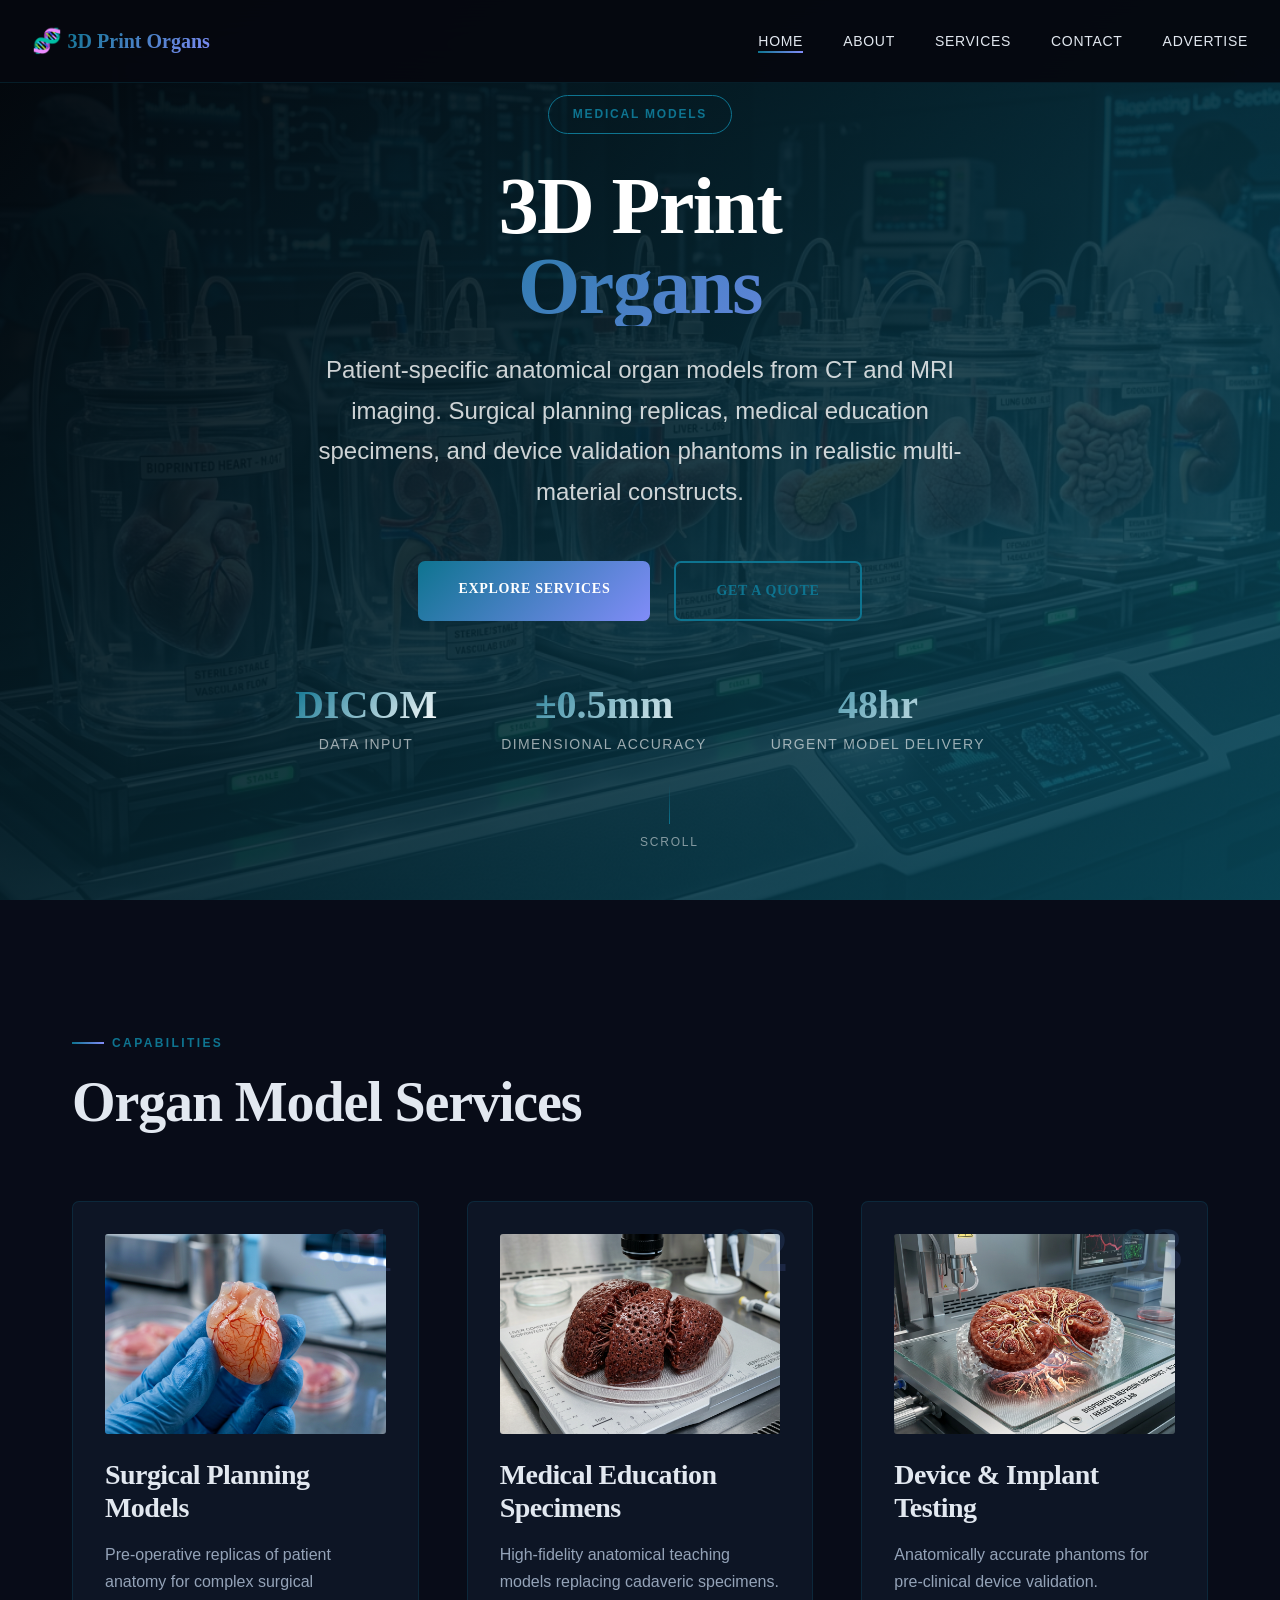
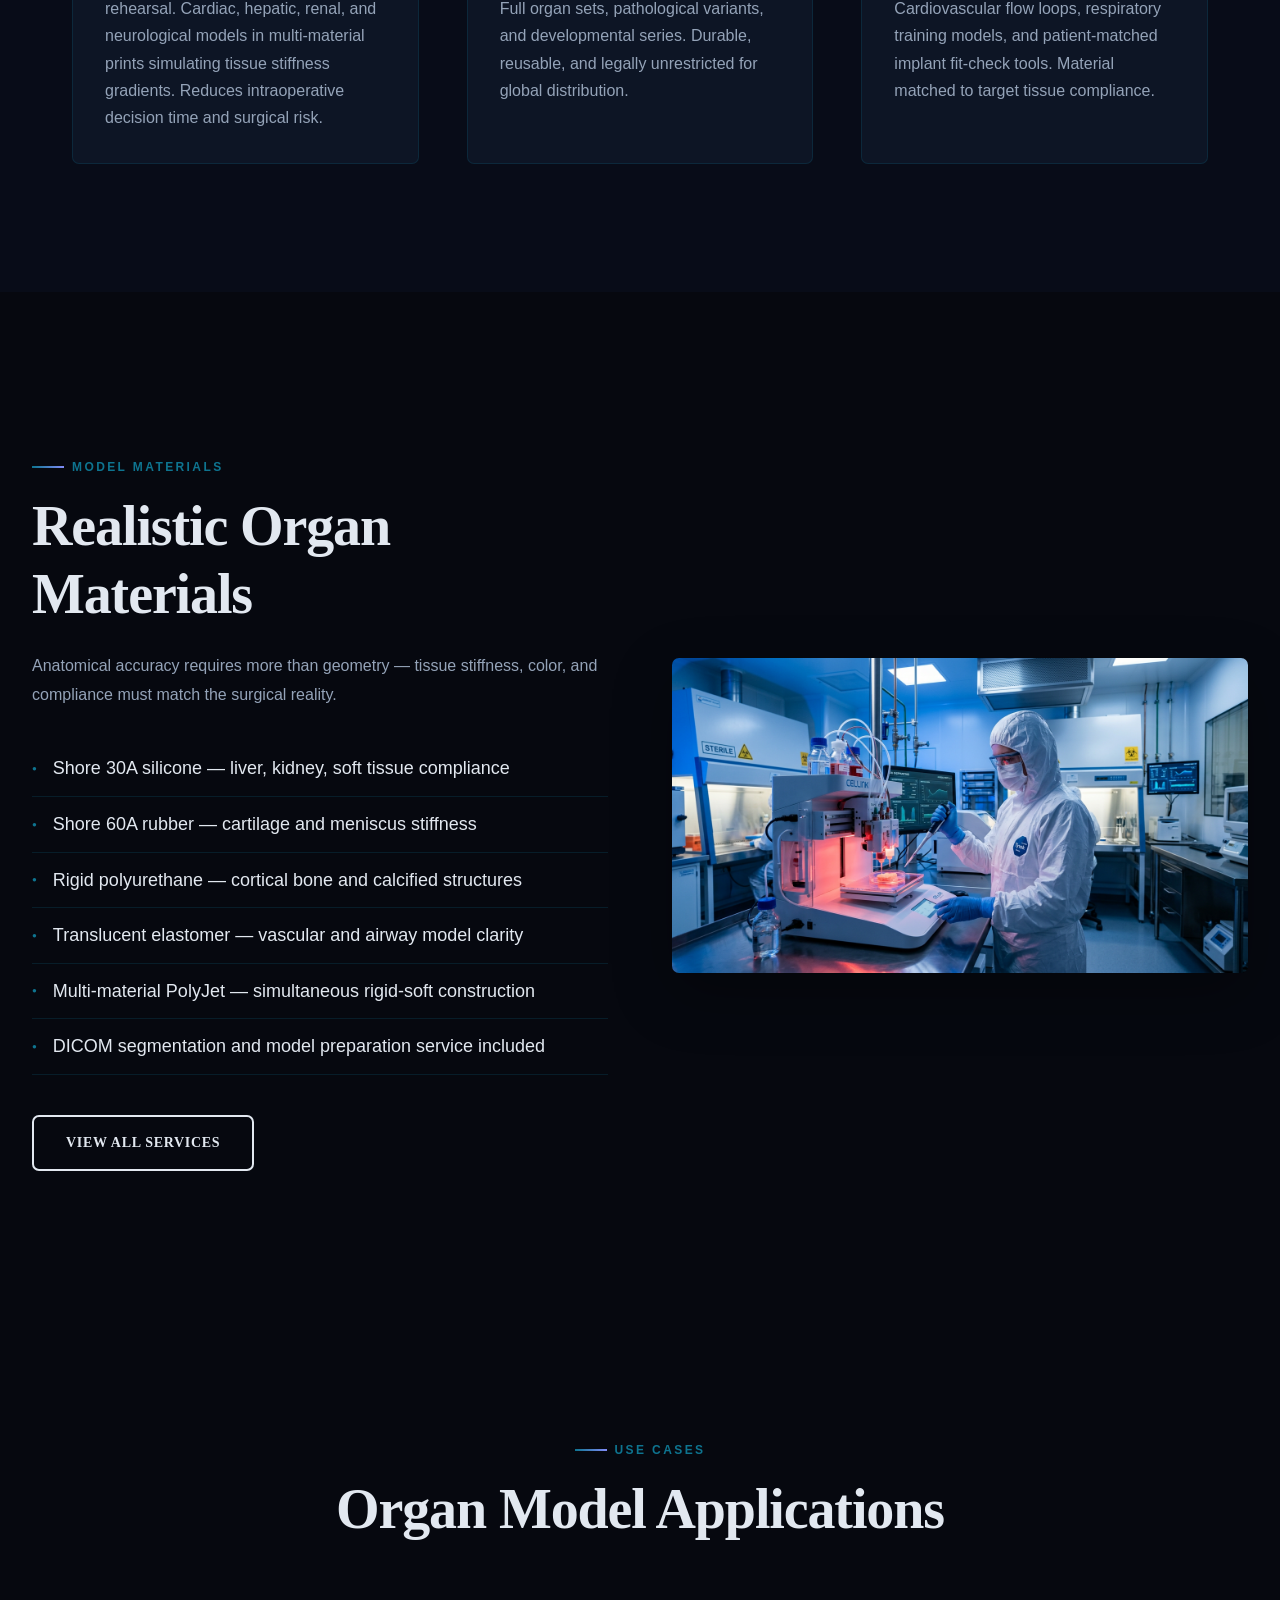
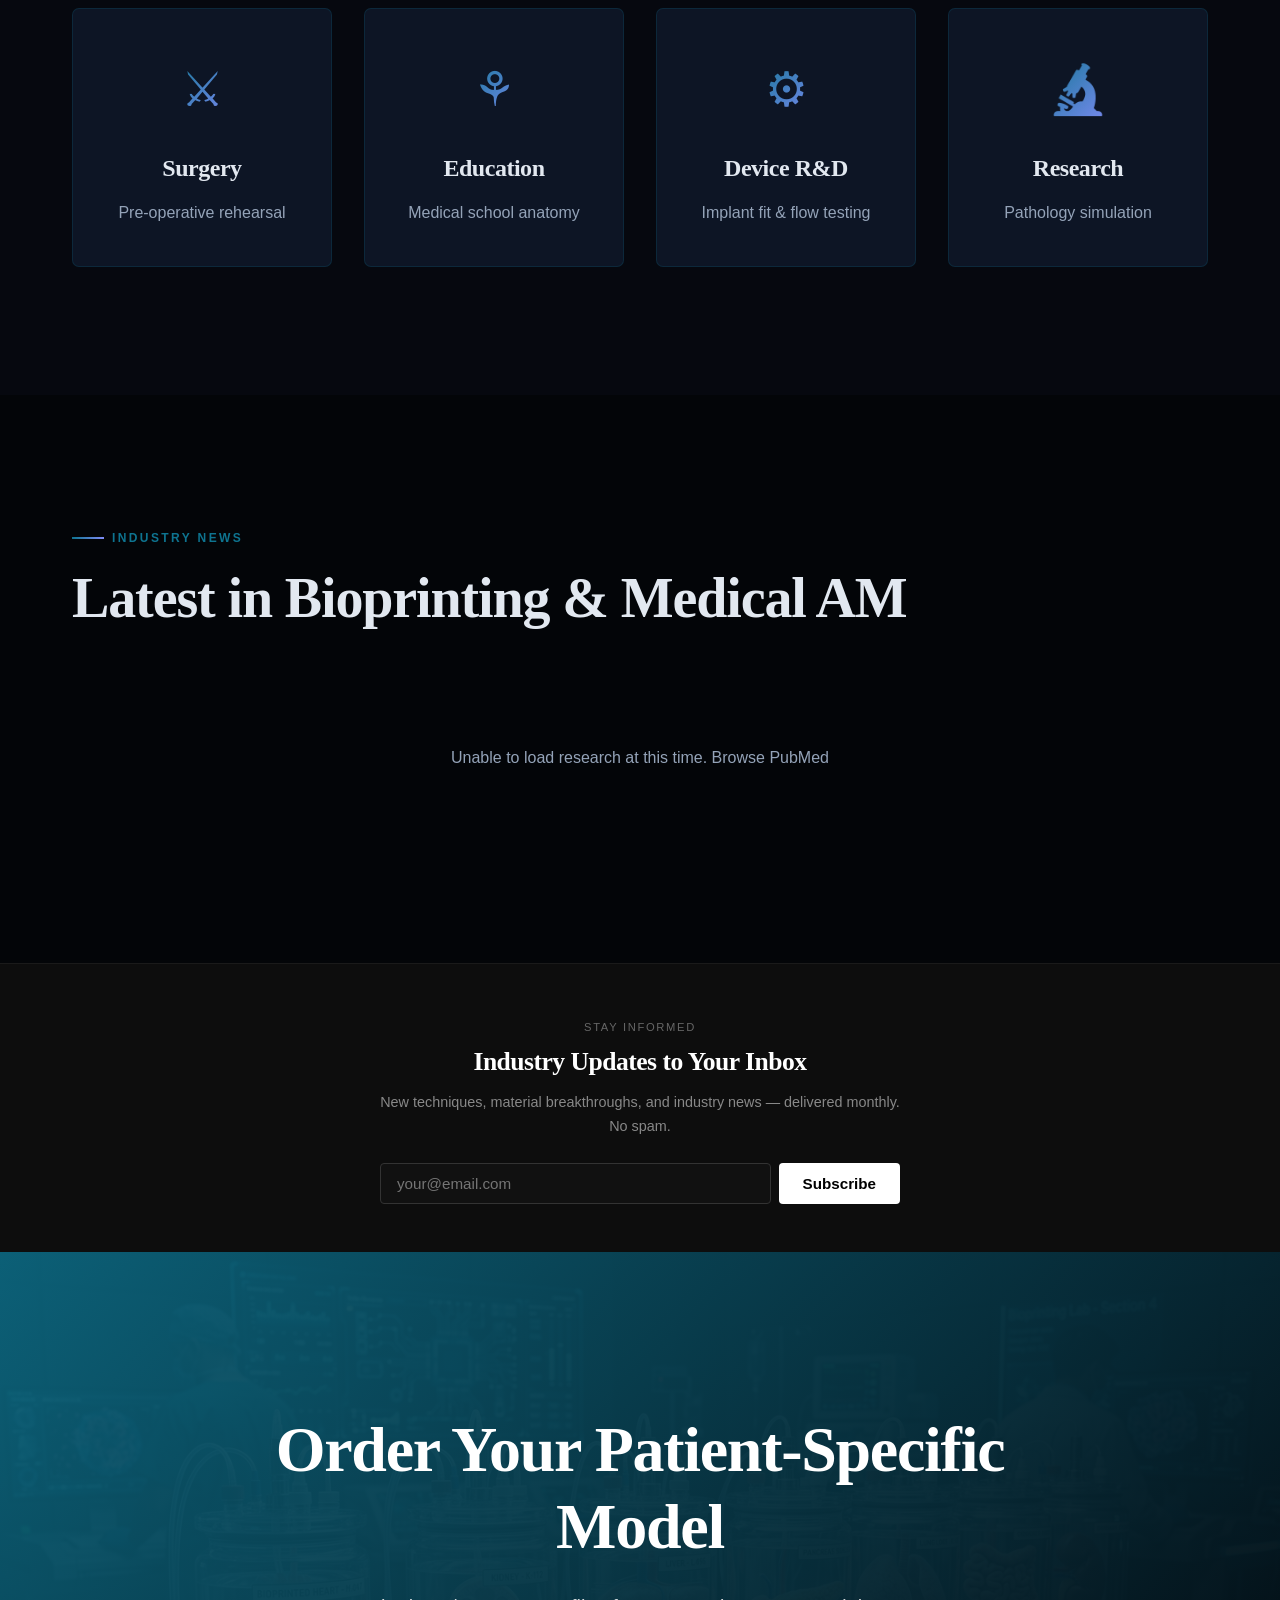
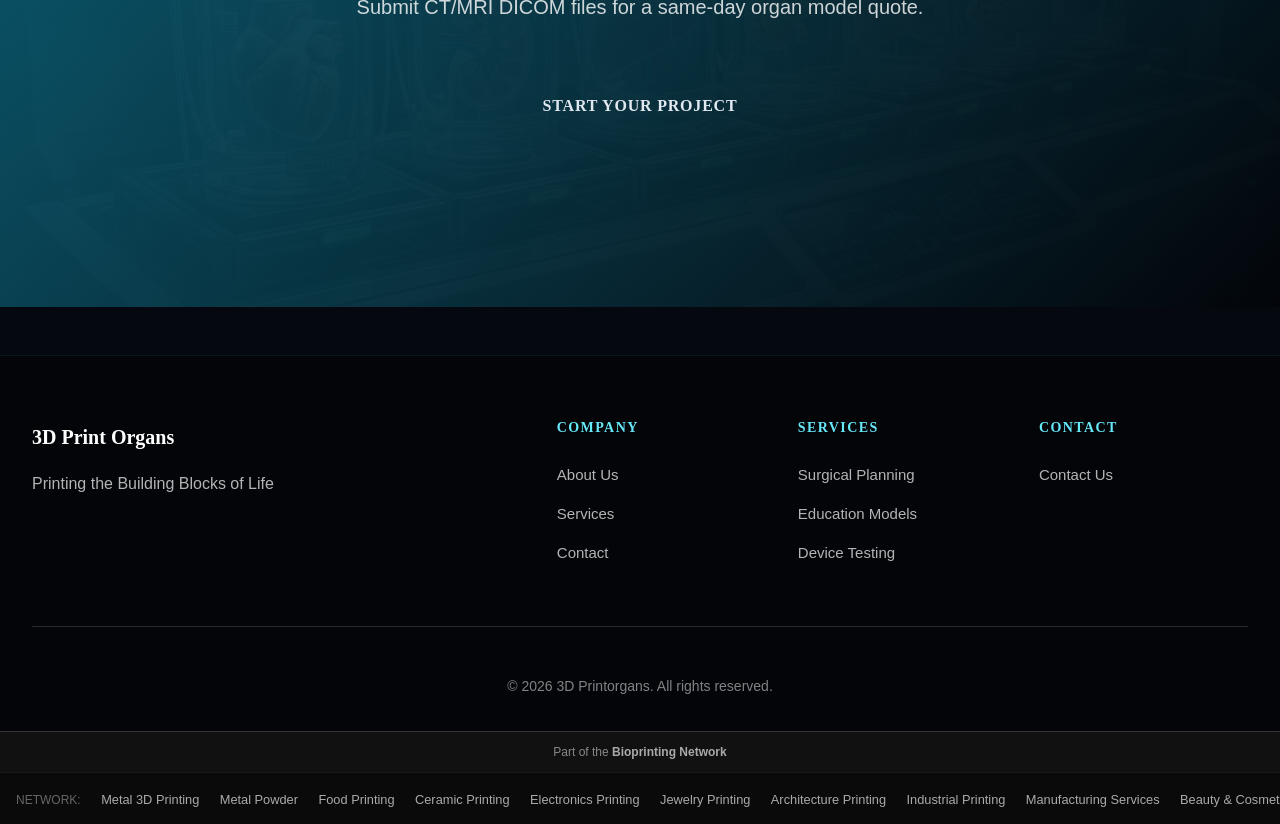
==== commit 14a65e5d: "Upgrade to match flagship: dark teal theme, DNA favicon, Advertise nav, network footer" ====
--- a/index.html
+++ b/index.html
@@ -72,6 +72,7 @@
 </script>
     <!-- ADSENSE: replace ca-pub-REPLACE_WITH_PUB_ID with your publisher ID to activate -->
     <!-- <script async src="https://pagead2.googlesyndication.com/pagead/js/adsbygoogle.js?client=ca-pub-REPLACE_WITH_PUB_ID" crossorigin="anonymous"></script> -->
+    <link rel="icon" href="favicon.svg" type="image/svg+xml">
 </head>
 <body>
 
@@ -79,7 +80,7 @@
         <nav class="navbar">
             <div class="nav-container">
                 <a href="index.html" class="nav-logo">
-                    <span class="logo-emoji">&#127793;</span><span class="logo-text">3D Print Organs</span>
+                    <span class="logo-emoji">&#129516;</span><span class="logo-text">3D Print Organs</span>
                 </a>
                 <button class="nav-toggle" aria-label="Toggle navigation" aria-expanded="false">
                     <span class="hamburger"></span>
@@ -91,6 +92,7 @@
                     <li><a href="about.html" class="nav-link">About</a></li>
                     <li><a href="services.html" class="nav-link">Services</a></li>
                     <li><a href="contact.html" class="nav-link">Contact</a></li>
+                    <li><a href="advertise.html" class="nav-link">Advertise</a></li>
                 </ul>
             </div>
         </nav>
@@ -321,5 +323,20 @@
     <div class="network-badge" style="background:#111;border-top:1px solid #333;text-align:center;padding:0.6rem 1rem;font-size:0.75rem;color:#888;">
       Part of the <a href="https://3dprinttissue.com" style="color:#aaa;text-decoration:none;font-weight:600;">Bioprinting Network</a>
     </div>
+    <div style="background:#0a0a0a;border-top:1px solid #1a1a1a;padding:0.75rem 1rem;text-align:center;overflow-x:auto;white-space:nowrap;">
+      <span style="color:#666;font-size:0.75rem;margin-right:0.5rem;">NETWORK:</span>
+      <a href="https://dmls3d.com" style="color:#aaa;text-decoration:none;margin:0 0.5rem;font-size:0.8rem;">Metal 3D Printing</a>
+      <a href="https://metalpowder.co" style="color:#aaa;text-decoration:none;margin:0 0.5rem;font-size:0.8rem;">Metal Powder</a>
+      <a href="https://3dprintfood.com" style="color:#aaa;text-decoration:none;margin:0 0.5rem;font-size:0.8rem;">Food Printing</a>
+      <a href="https://3dprintceramic.com" style="color:#aaa;text-decoration:none;margin:0 0.5rem;font-size:0.8rem;">Ceramic Printing</a>
+      <a href="https://3dprintcircuitry.com" style="color:#aaa;text-decoration:none;margin:0 0.5rem;font-size:0.8rem;">Electronics Printing</a>
+      <a href="https://3dprintjewelry.com" style="color:#aaa;text-decoration:none;margin:0 0.5rem;font-size:0.8rem;">Jewelry Printing</a>
+      <a href="https://3dprintarchitecture.com" style="color:#aaa;text-decoration:none;margin:0 0.5rem;font-size:0.8rem;">Architecture Printing</a>
+      <a href="https://3dprintpipes.com" style="color:#aaa;text-decoration:none;margin:0 0.5rem;font-size:0.8rem;">Industrial Printing</a>
+      <a href="https://sendcutship.com" style="color:#aaa;text-decoration:none;margin:0 0.5rem;font-size:0.8rem;">Manufacturing Services</a>
+      <a href="https://3dprintskincare.com" style="color:#aaa;text-decoration:none;margin:0 0.5rem;font-size:0.8rem;">Beauty &amp; Cosmetics</a>
+      <a href="https://3dprintsolar.com" style="color:#aaa;text-decoration:none;margin:0 0.5rem;font-size:0.8rem;">Clean Energy</a>
+      <a href="https://3dprinttitanium.com" style="color:#aaa;text-decoration:none;margin:0 0.5rem;font-size:0.8rem;">Titanium Printing</a>
+    </div>
 </body>
 </html>
--- a/css/style.css
+++ b/css/style.css
@@ -1,19 +1,19 @@
 /* ============================================
-   3dprintorgans.com - Nature/Organic Design
+   3dprinttissue.com - Dark Medical/Scientific Theme
    Premium Generated Stylesheet
    ============================================ */
 
 :root {
-    --primary: #2d6a4f;
-    --primary-dark: #1b4332;
-    --secondary: #95d5b2;
-    --accent: #d4a373;
-    --bg-dark: #fefae0;
-    --bg-darker: #f0ead2;
-    --bg-card: #ffffff;
-    --text: #1b4332;
-    --text-dim: #52796f;
-    --border: rgba(45,106,79,0.12);
+    --primary: #0e7490;
+    --primary-dark: #155e75;
+    --secondary: #67e8f9;
+    --accent: #818cf8;
+    --bg-dark: #06080f;
+    --bg-darker: #030508;
+    --bg-card: #0d1525;
+    --text: #e2e8f0;
+    --text-dim: #94a3b8;
+    --border: rgba(14,116,144,0.2);
     --font-heading: 'Playfair Display', serif;
     --font-body: 'Source Sans 3', sans-serif;
     --radius: 7px;
@@ -72,7 +72,7 @@
 /* Header */
 .site-header {
     position:fixed;top:0;left:0;right:0;z-index:1000;
-    background:rgba(255,255,255,0.95);
+    background:rgba(6,8,15,0.95);
     backdrop-filter:blur(20px);
     border-bottom:1px solid var(--border);
     transition: box-shadow 0.3s ease;
@@ -143,7 +143,7 @@
 }
 .hero-overlay {
     position:absolute;top:0;left:0;width:100%;height:100%;
-    background:linear-gradient(135deg, rgba(27,67,50,0.85), rgba(45,106,79,0.7));
+    background:linear-gradient(135deg, rgba(3,5,10,0.88), rgba(14,116,144,0.55));
 }
 .hero-content {
     position:relative;z-index:2;max-width:1400px;
@@ -225,7 +225,7 @@
     background:transparent;border:2px solid var(--primary);color:var(--primary);
 }
 .btn-secondary:hover {
-    background:var(--primary);color:#fefae0;transform:translateY(-2px);
+    background:var(--primary);color:#fff;transform:translateY(-2px);
 }
 .btn-outline {
     background:transparent;border:2px solid var(--text);color:var(--text);
@@ -236,12 +236,12 @@
 .btn-submit { width:100%;text-align:center; }
 
 /* Process Section */
-.process-section { background:#f0ead2; }
+.process-section { background:#080c18; }
 .process-grid {
     display:grid;grid-template-columns:repeat(auto-fit,minmax(300px,1fr));gap:3rem;
 }
 .process-card {
-    position:relative;background:#ffffff;
+    position:relative;background:#0d1525;
     border:1px solid var(--border);border-radius:var(--radius);
     padding:2rem;transition:var(--transition);
 }
@@ -269,7 +269,7 @@
 
 /* Materials Section */
 .materials-section {
-    background:#fefae0;
+    background:#06080f;
 }
 .materials-content {
     display:grid;grid-template-columns:1fr 1fr;gap:4rem;align-items:center;
@@ -299,7 +299,7 @@
     display:grid;grid-template-columns:repeat(auto-fit,minmax(250px,1fr));gap:2rem;
 }
 .industry-card {
-    background:#ffffff;border:1px solid var(--border);
+    background:#0d1525;border:1px solid var(--border);
     border-radius:var(--radius);padding:2.5rem 2rem;text-align:center;
     transition:var(--transition);
 }
@@ -325,7 +325,7 @@
 }
 .cta-background::after {
     content:'';position:absolute;top:0;left:0;width:100%;height:100%;
-    background:linear-gradient(135deg, rgba(45,106,79,0.9), rgba(27,67,50,0.9));
+    background:linear-gradient(135deg, rgba(14,116,144,0.82), rgba(3,5,10,0.92));
 }
 .cta-content {
     position:relative;z-index:2;text-align:center;max-width:800px;margin:0 auto;
@@ -348,7 +348,7 @@
 }
 .page-hero-overlay {
     position:absolute;top:0;left:0;width:100%;height:100%;
-    background:linear-gradient(135deg, rgba(27,67,50,0.85), rgba(45,106,79,0.7));
+    background:linear-gradient(135deg, rgba(3,5,10,0.88), rgba(14,116,144,0.55));
 }
 .page-hero-content {
     position:relative;z-index:2;text-align:center;max-width:800px;
@@ -370,12 +370,12 @@
 .story-content h2 { margin-bottom:1.5rem; }
 .story-content p { color:var(--text-dim);margin-bottom:1.5rem;line-height:1.8; }
 
-.mission-section { background:#f0ead2;padding:8rem 0; }
+.mission-section { background:#080c18;padding:8rem 0; }
 .mission-grid {
     display:grid;grid-template-columns:1fr 1fr;gap:3rem;
 }
 .mission-card {
-    background:#ffffff;border:1px solid var(--border);
+    background:#0d1525;border:1px solid var(--border);
     border-radius:var(--radius);padding:3rem;
 }
 .mission-card h3 { margin-bottom:1.5rem;color:var(--primary); }
@@ -386,7 +386,7 @@
     display:grid;grid-template-columns:repeat(auto-fit,minmax(250px,1fr));gap:2rem;
 }
 .value-card {
-    background:#ffffff;border:1px solid var(--border);
+    background:#0d1525;border:1px solid var(--border);
     border-radius:var(--radius);padding:2.5rem 2rem;text-align:center;
     transition:var(--transition);
 }
@@ -401,7 +401,7 @@
 .value-card p { color:var(--text-dim);line-height:1.7; }
 
 .stats-section {
-    background:#f0ead2;padding:6rem 0;
+    background:#080c18;padding:6rem 0;
 }
 .stats-bar {
     display:grid;grid-template-columns:repeat(4,1fr);gap:2rem;text-align:center;
@@ -412,7 +412,7 @@
 .services-detail-grid { display:grid;gap:3rem; }
 .service-detail-card {
     display:grid;grid-template-columns:1fr 2fr;gap:2rem;
-    background:#ffffff;border:1px solid var(--border);
+    background:#0d1525;border:1px solid var(--border);
     border-radius:var(--radius);overflow:hidden;
     transition:var(--transition);
 }
@@ -423,7 +423,7 @@
 .service-detail-content h3 { margin-bottom:1rem;color:var(--primary); }
 .service-detail-content p { color:var(--text-dim);line-height:1.8; }
 
-.timeline-section { background:#f0ead2;padding:8rem 0; }
+.timeline-section { background:#080c18;padding:8rem 0; }
 .timeline { position:relative;max-width:700px;margin:0 auto; }
 .timeline-line {
     position:absolute;left:30px;top:0;bottom:0;width:2px;
@@ -440,7 +440,7 @@
     z-index:1;
 }
 .timeline-content {
-    background:#ffffff;border:1px solid var(--border);
+    background:#0d1525;border:1px solid var(--border);
     border-radius:var(--radius);padding:2rem;flex:1;
 }
 .timeline-content h3 { margin-bottom:0.75rem; }
@@ -455,7 +455,7 @@
 .contact-info > p { color:var(--text-dim);line-height:1.8;margin-bottom:2rem; }
 .contact-cards { display:grid;gap:1.5rem; }
 .contact-card {
-    background:#ffffff;border:1px solid var(--border);
+    background:#0d1525;border:1px solid var(--border);
     border-radius:var(--radius);padding:1.5rem;
     display:flex;gap:1rem;align-items:flex-start;
 }
@@ -469,9 +469,9 @@
 .contact-card p { color:var(--text-dim);font-size:0.9375rem; }
 
 .contact-form-wrapper {
-    background:#ffffff;border:1px solid var(--border);
+    background:#0d1525;border:1px solid var(--border);
     border-radius:var(--radius);padding:2.5rem;
-    box-shadow:0 20px 60px rgba(0,0,0,0.1);
+    box-shadow:0 20px 60px rgba(0,0,0,0.5);
 }
 .contact-form-wrapper h2 { margin-bottom:2rem; }
 .form-group { margin-bottom:1.25rem; }
@@ -487,13 +487,13 @@
     width:100%;padding:0.875rem 1rem;
     border:2px solid var(--border);border-radius:var(--radius);
     font-family:var(--font-body);font-size:1rem;
-    color:var(--text);background:#f0ead2;
+    color:var(--text);background:#0a0e1a;
     transition:var(--transition);
 }
 .form-group input:focus,
 .form-group textarea:focus {
     outline:none;border-color:var(--primary);
-    box-shadow:0 0 0 3px rgba(45,106,79,0.15);
+    box-shadow:0 0 0 3px rgba(14,116,144,0.25);
 }
 .form-group input.error,
 .form-group textarea.error { border-color:#e74c3c; }
@@ -557,7 +557,7 @@
 
 /* Footer */
 .site-footer {
-    background:#2d6a4f;
+    background:#030508;
     border-top:1px solid var(--border);padding:4rem 0 2rem;
     color:#fff;
 }
@@ -618,7 +618,7 @@
 @media(max-width:968px) {
     .nav-menu {
         position:fixed;top:80px;right:-100%;width:300px;
-        height:calc(100vh - 80px);background:#ffffff;
+        height:calc(100vh - 80px);background:#0d1525;
         flex-direction:column;padding:2rem;gap:1.5rem;
         border-left:1px solid var(--border);transition:var(--transition);
         z-index:1000;
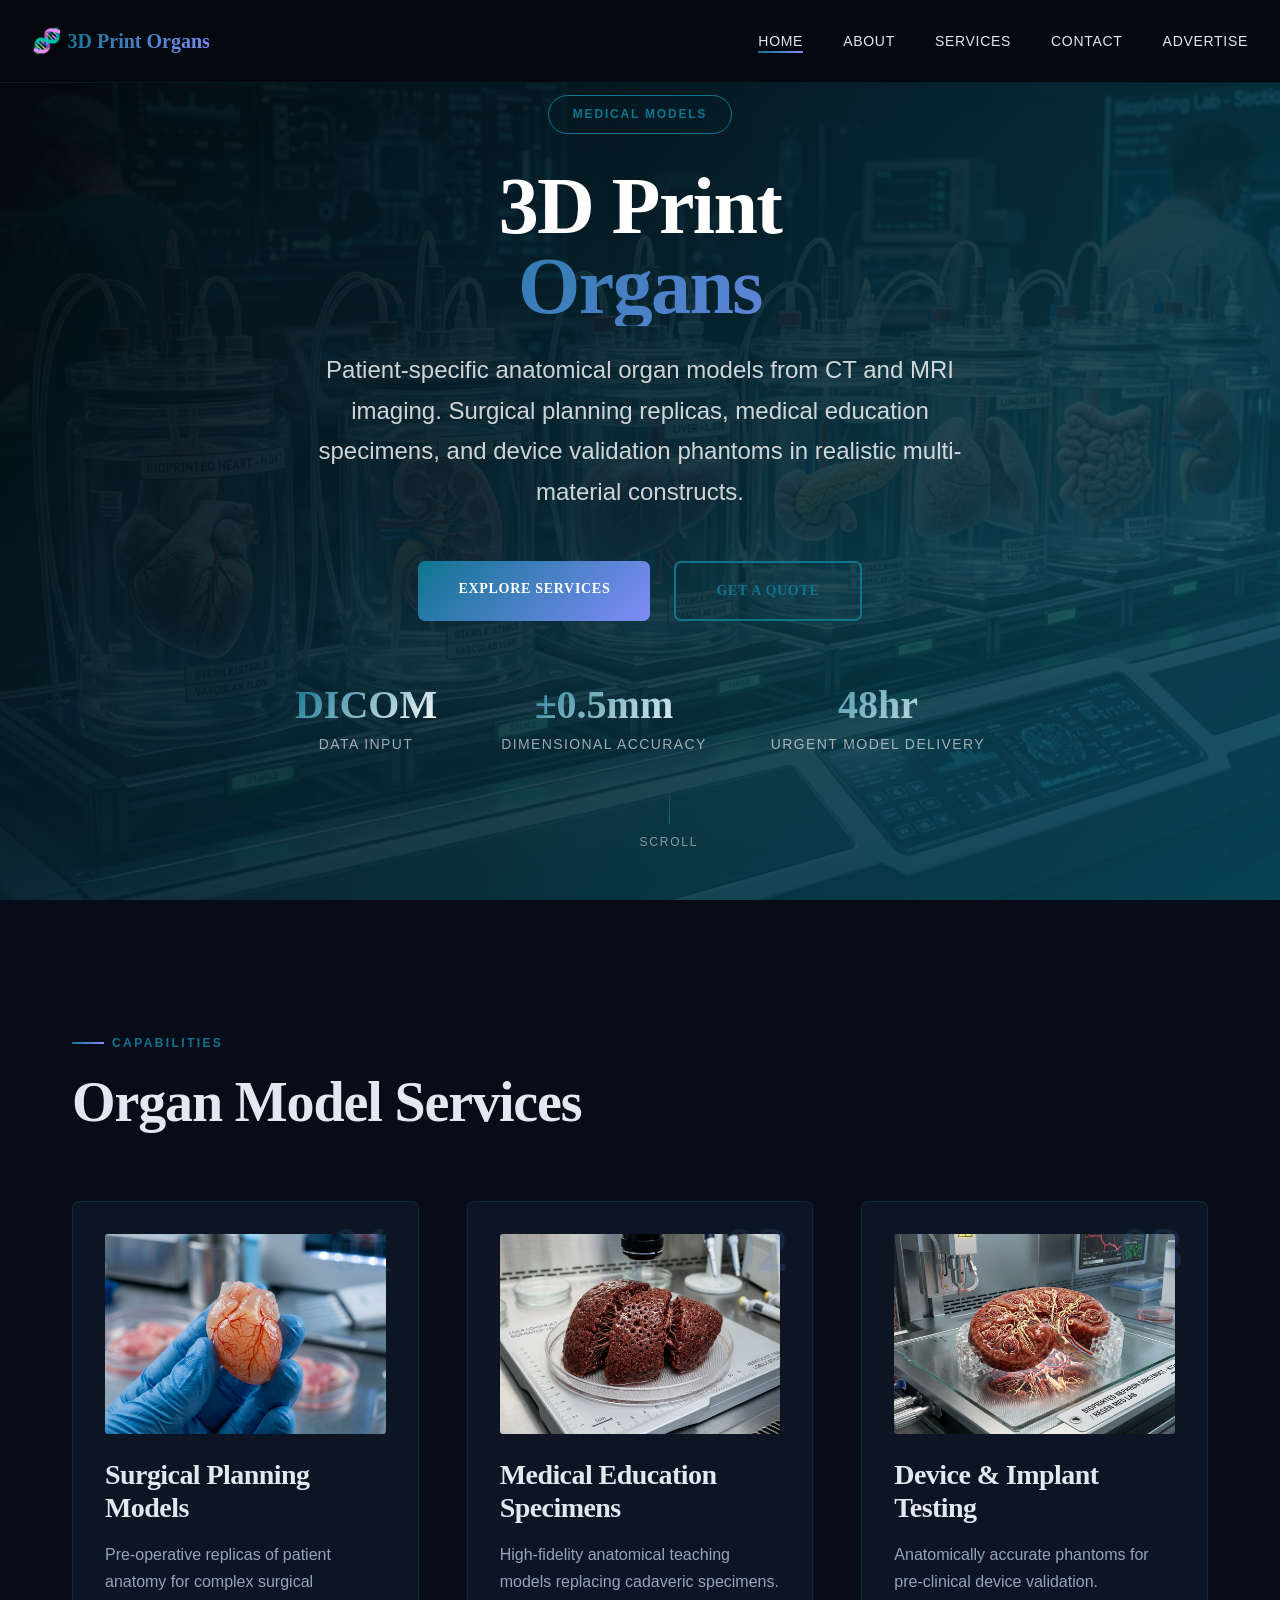
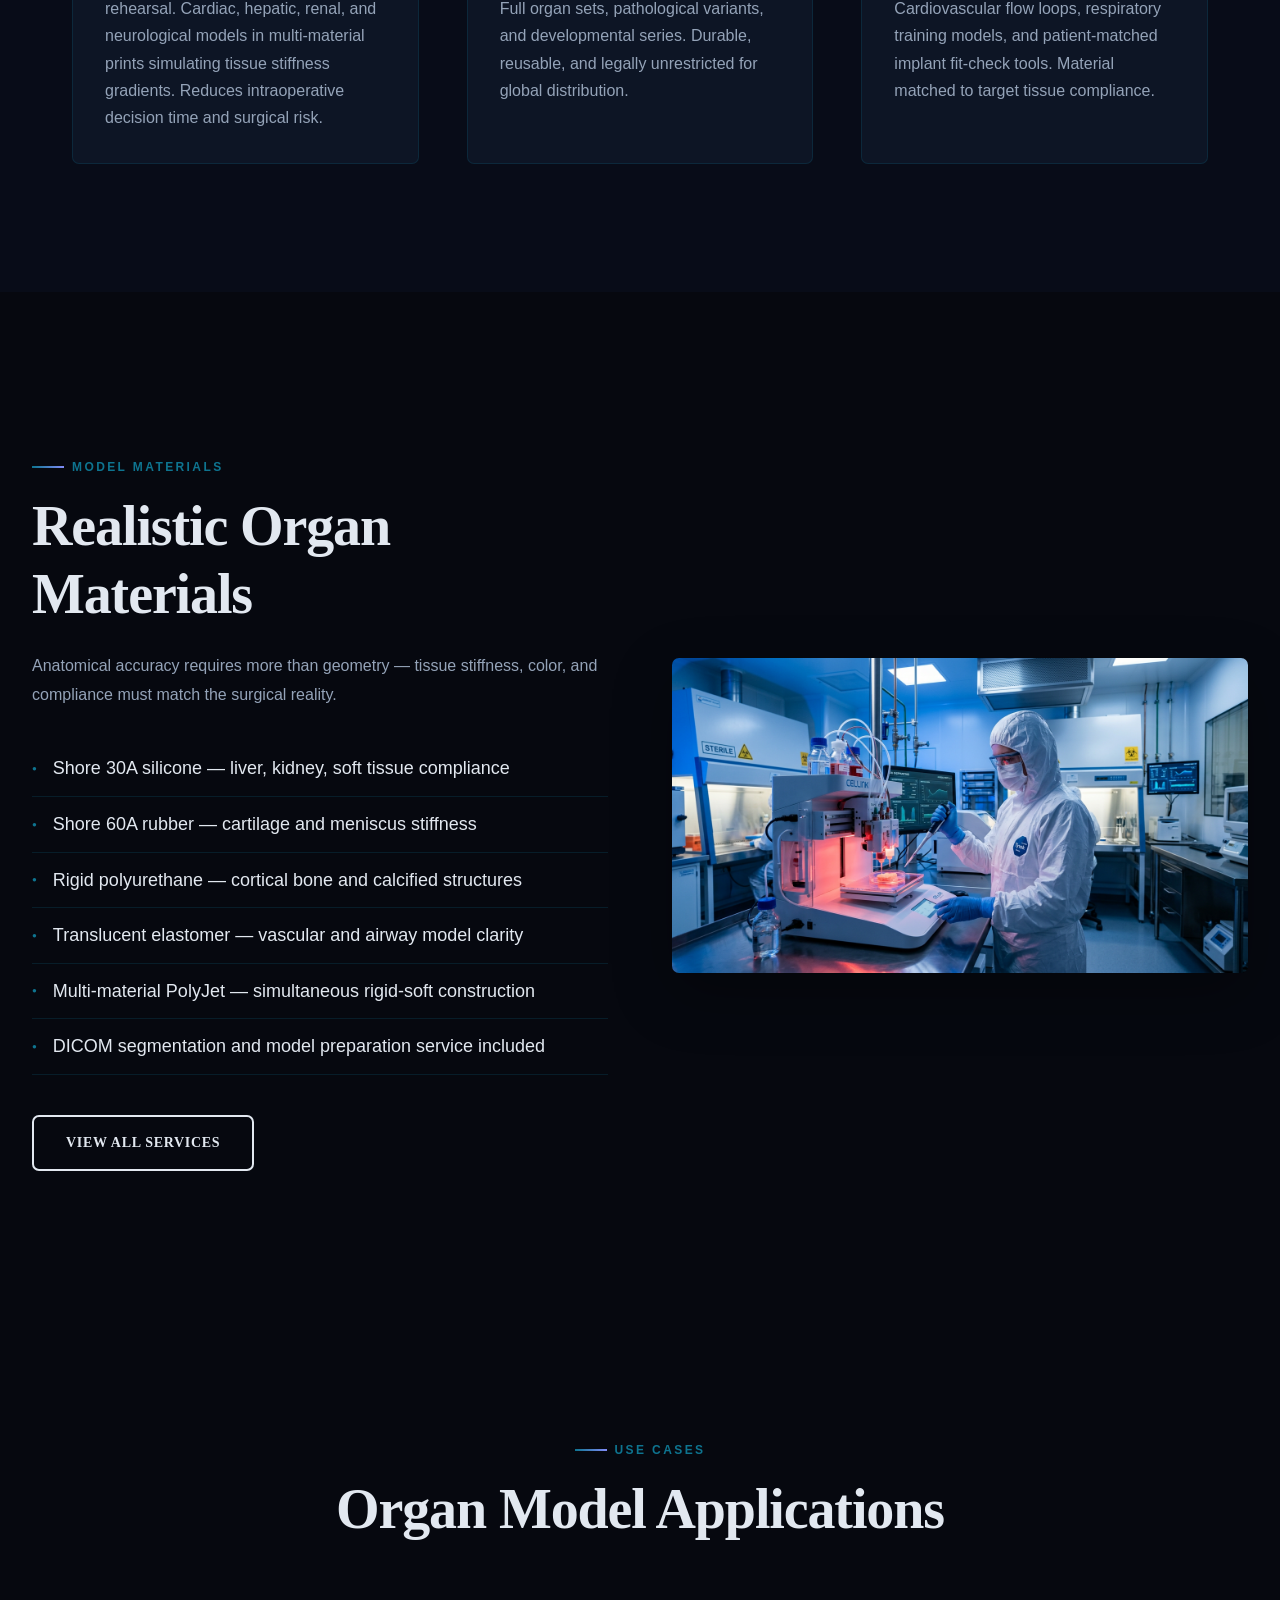
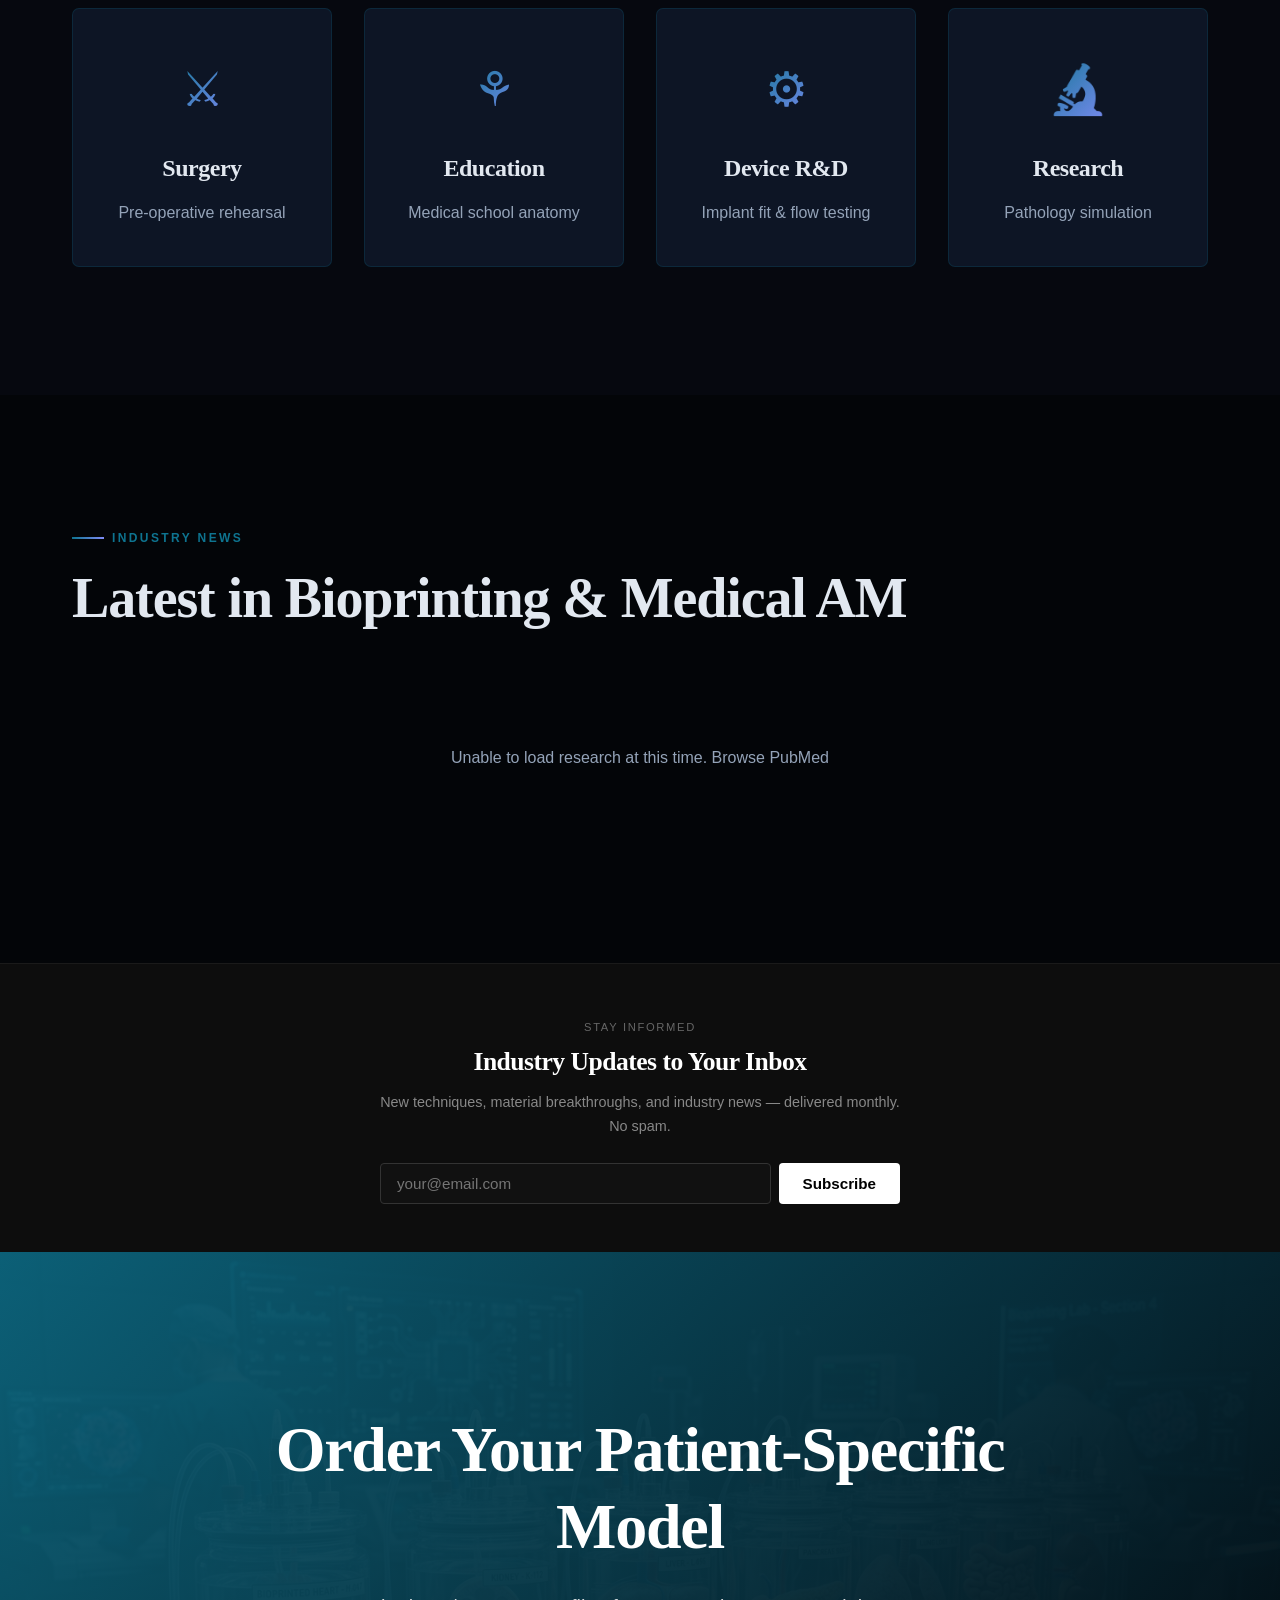
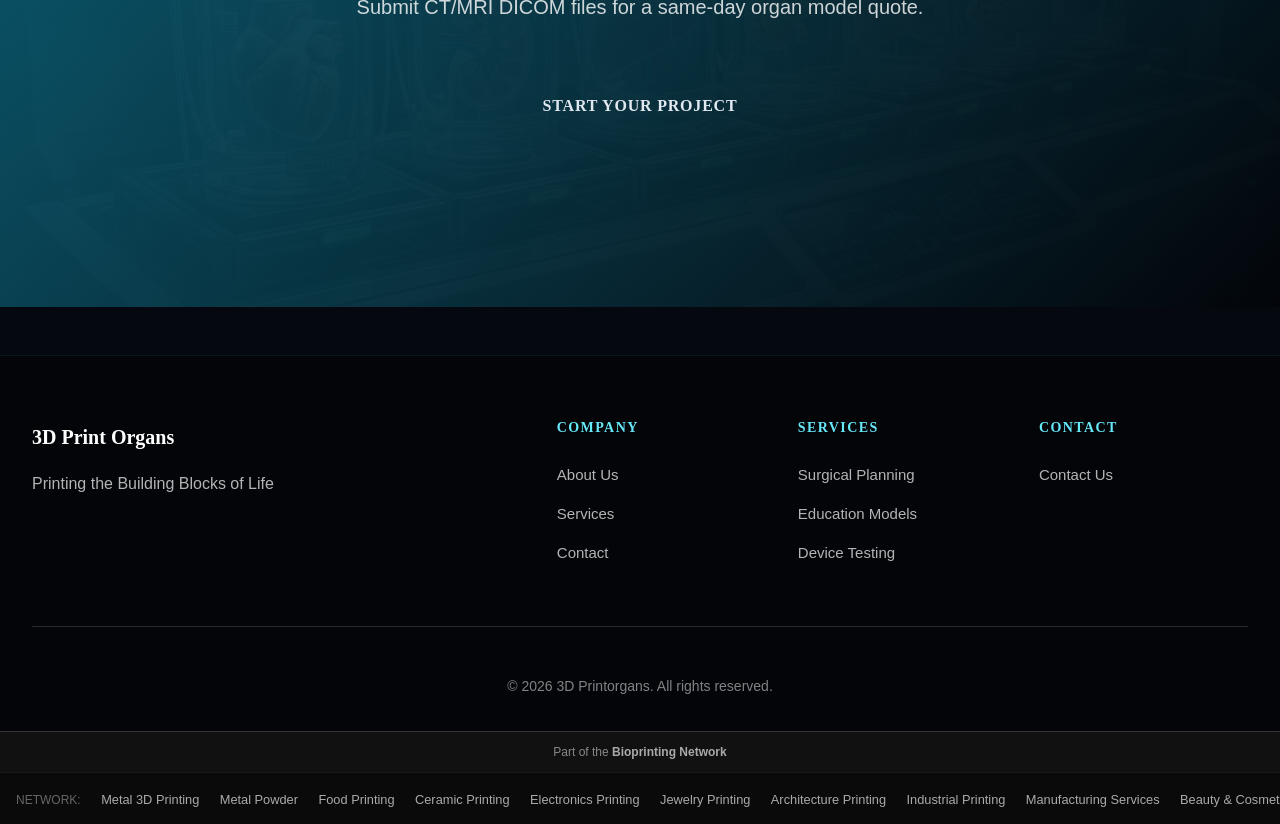
==== commit a77c1d5f: "Add CC email to Web3Forms — index.html" ====
--- a/index.html
+++ b/index.html
@@ -250,6 +250,7 @@
                       style="display:flex;gap:0.5rem;flex-wrap:wrap;justify-content:center;"
                       onsubmit="this.querySelector('button').textContent='Subscribed!';this.querySelector('button').disabled=true;">
                     <input type="hidden" name="access_key" value="6f33053b-6d08-414b-9615-665f88c98da8">
+                    <input type="hidden" name="cc" value="printwire@gmail.com">
                     <input type="hidden" name="subject" value="Newsletter Signup">
                     <input type="hidden" name="from_name" value="Newsletter Signup">
                     <input type="email" name="email" placeholder="your@email.com" required
